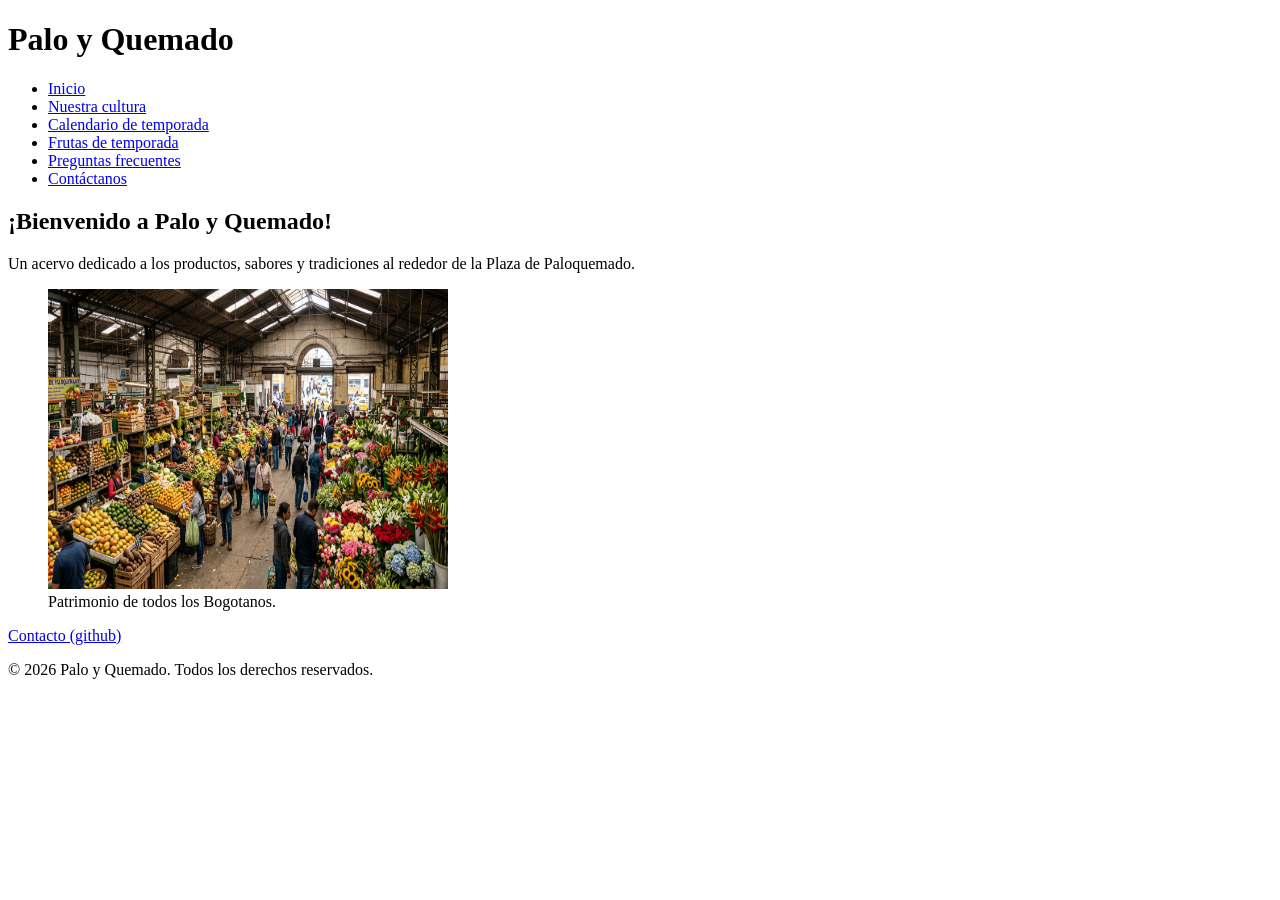
==== index.html @ a76f9c6a "se agrega la etiqueta para CSS" ====
<!-- Archivo principal llamado index.html -->

<!-- Se declara HTML5  -->
<!doctype html>
<!--El lenguaje para la indexación es "es" en la etiqueta -->
<html lang="es">
  <head>
    <!-- 3.1 Documento y <head>: aparece repesentado en buscadores -->
    <meta charset="UTF-8" />
    <meta name="viewport" content="width=device-width, initial-scale=1.0" />
    <title>Palo y Quemado - Acervo de la Plaza de Paloquemado</title>

    <!-- CSS-->
    <link rel="stylesheet" href="/assets/style.css">

    <meta
      name="description"
      content="Acervo de los productos comercializados en la Plaza de Paloquemado en Bogotá. Es nuestra cultura Rola que se sirve en el desayuno, corrientazo y antojo nocturno"
    />
    <meta name="author" content="Alejandro Rojas" />

    <!-- Bloque Open Graph completo-->
    <meta property="og:type" content="website" />
    <meta
      property="og:title"
      content="Palo y Quemado - Acervo de la Plaza de Paloquemado"
    />
    <meta
      property="og:description"
      content="¿Curiosidad por saber de nuestro sabor Rolo? haz click aqui para entrar al Acervo"
    />
    <meta
      property="og:url"
      content="https://alejorjas.github.io/palo_quemado/"
    />
    <meta property="og:site_name" content="Palo y Quemado" />

    <meta
      property="og:image"
      content="https://alejorjas.github.io/palo_quemado/img/og_image_palo_quemado.jpg"
    />
    <meta property="og:image:width" content="1200" />
    <meta property="og:image:height" content="630" />
    <meta
      property="og:image:alt"
      content="Personas comprando frutas de los estantes en la plaza de Paloquemado, Bogotá"
    />

    <meta property="og:locale" content="es_CO" />

    <!-- Favicon con <link rel="icon"> -->
    <link rel="icon" type="image/x-icon" href="img/favicon_palo_quemado.ico" />
  </head>

  <body>
    <header>
      <h1>Palo y Quemado</h1>
      <nav>
        <ul>
          <li><a href="index.html">Inicio</a></li>
          <li><a href="cultura.html">Nuestra cultura</a></li>
          <li><a href="calendario.html">Calendario de temporada</a></li>
          <li><a href="frutas.html">Frutas de temporada</a></li>
          <li><a href="preguntas.html">Preguntas frecuentes</a></li>
          <li><a href="contacto.html">Contáctanos</a></li>
        </ul>
      </nav>
    </header>
    <main>
      <!-- sección de inicio-->
      <section id="inicio">
        <h2>¡Bienvenido a Palo y Quemado!</h2>
        <p>
          Un acervo dedicado a los productos, sabores y tradiciones al rededor
          de la Plaza de Paloquemado.
        </p>
        <figure>
          <img
            src="img/plaza.jpg"
            alt="vista de la plaza de Paloquemado"
            width="400"
            height="300"
          />
          <figcaption>Patrimonio de todos los Bogotanos.</figcaption>
        </figure>
      </section>

    </main>
    <footer>
      <a href="https://github.com/AlejoRjas/">Contacto (github)</a>
      <p>&copy; 2026 Palo y Quemado. Todos los derechos reservados.</p>
    </footer>
  </body>
</html>
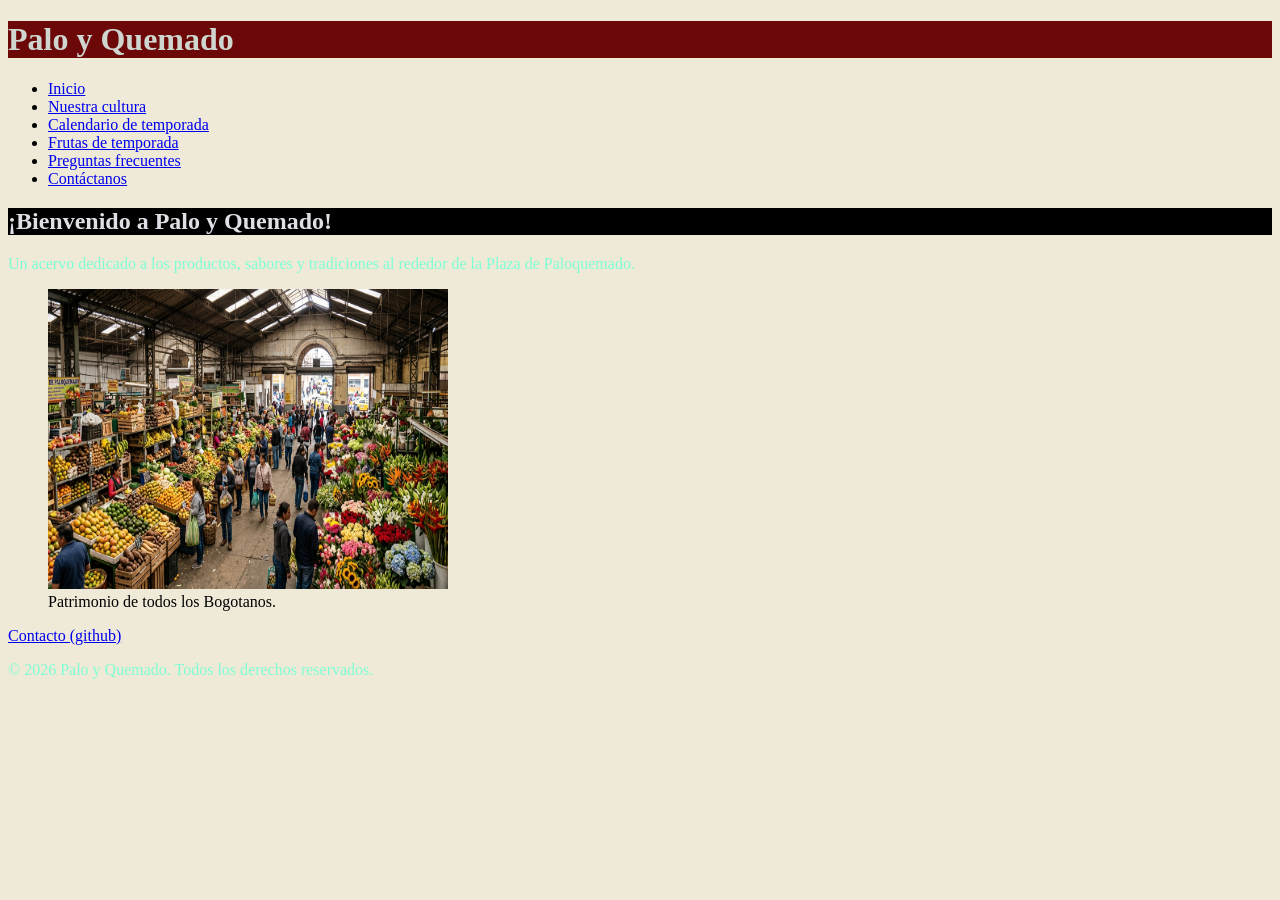
==== commit 080647fc: "creacion carpeta de paginas" ====
--- a/index.html
+++ b/index.html
@@ -11,7 +11,7 @@
     <title>Palo y Quemado - Acervo de la Plaza de Paloquemado</title>
 
     <!-- CSS-->
-    <link rel="stylesheet" href="/assets/style.css">
+    <link rel="stylesheet" href="assets/style.css" />
 
     <meta
       name="description"
@@ -84,7 +84,6 @@
           <figcaption>Patrimonio de todos los Bogotanos.</figcaption>
         </figure>
       </section>
-
     </main>
     <footer>
       <a href="https://github.com/AlejoRjas/">Contacto (github)</a>
@@ -92,3 +91,42 @@
     </footer>
   </body>
 </html>
+
+
+<!-- 
+val 0
+aux 0
+i 0
+
+val 5
+aux 1
+i 1
+
+val 17
+aux 2
+i 2
+
+val 26 
+aux =3
+i =3
+
+val 43
+aux 4
+i 4
+
+val 46
+aux 5
+i 5
+
+val 51
+aux 6
+i 6
+
+
+print 51/ 6
+
+
+
+
+
+-->
--- a/assets/style.css
+++ b/assets/style.css
@@ -0,0 +1,19 @@
+
+h2{
+color : rgb(223, 223, 230);
+background-color: #000000; 
+}
+
+h1{
+color : rgb(207, 214, 207);
+background-color: #6d0808; 
+}
+
+p{
+    color : aquamarine;
+}
+
+body {
+  background-color: #eeead7; 
+}
+
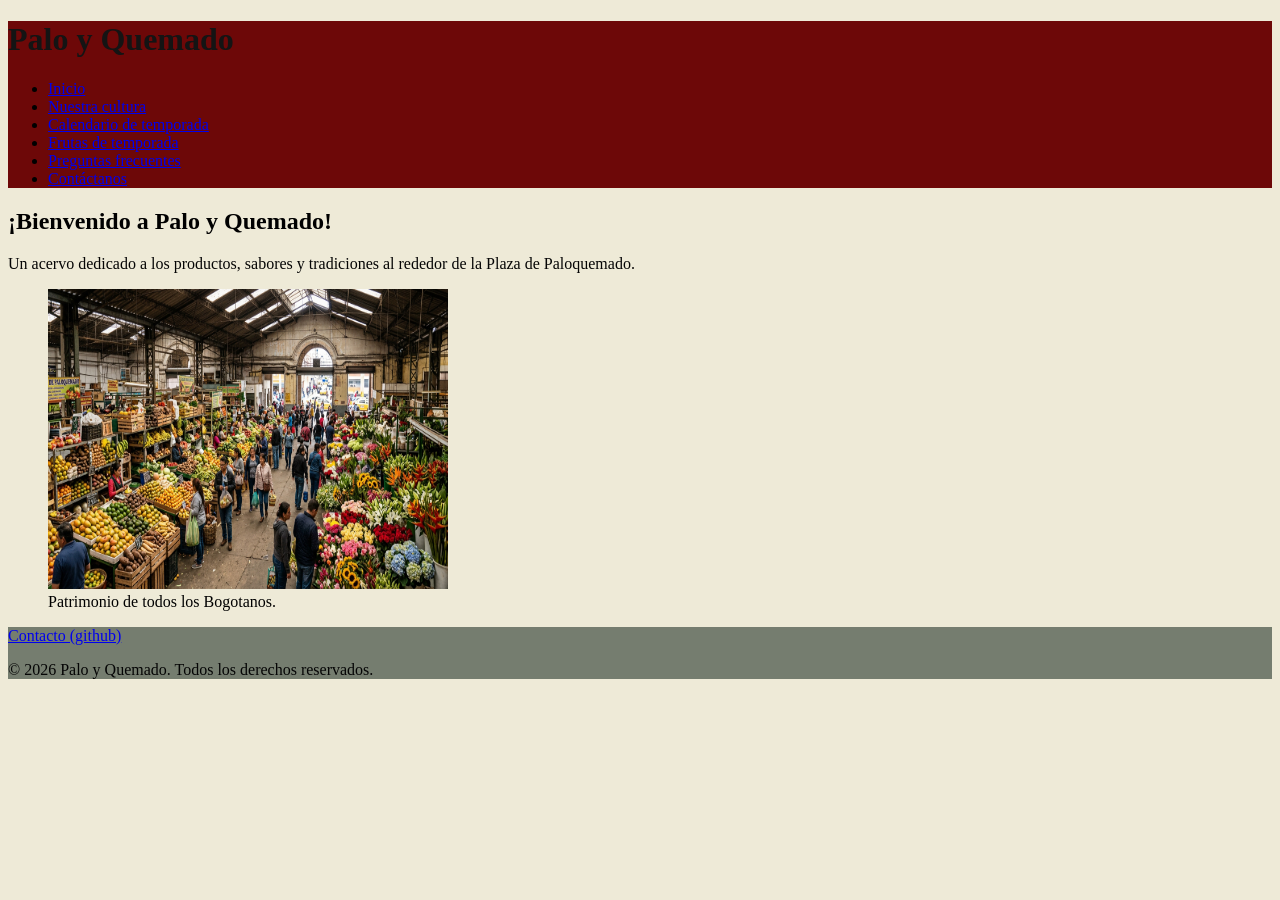
==== commit 66ffd37f: "aplicar sticky al header y otros cambios de color" ====
--- a/index.html
+++ b/index.html
@@ -4,6 +4,7 @@
 <!doctype html>
 <!--El lenguaje para la indexación es "es" en la etiqueta -->
 <html lang="es">
+
   <head>
     <!-- 3.1 Documento y <head>: aparece repesentado en buscadores -->
     <meta charset="UTF-8" />
@@ -21,35 +22,17 @@
 
     <!-- Bloque Open Graph completo-->
     <meta property="og:type" content="website" />
-    <meta
-      property="og:title"
-      content="Palo y Quemado - Acervo de la Plaza de Paloquemado"
-    />
-    <meta
-      property="og:description"
-      content="¿Curiosidad por saber de nuestro sabor Rolo? haz click aqui para entrar al Acervo"
-    />
-    <meta
-      property="og:url"
-      content="https://alejorjas.github.io/palo_quemado/"
-    />
-    <meta property="og:site_name" content="Palo y Quemado" />
-
-    <meta
-      property="og:image"
-      content="https://alejorjas.github.io/palo_quemado/img/og_image_palo_quemado.jpg"
-    />
-    <meta property="og:image:width" content="1200" />
-    <meta property="og:image:height" content="630" />
-    <meta
-      property="og:image:alt"
-      content="Personas comprando frutas de los estantes en la plaza de Paloquemado, Bogotá"
-    />
-
-    <meta property="og:locale" content="es_CO" />
-
+    <meta property="og:title" content="Palo y Quemado - Acervo de la Plaza de Paloquemado"/>
+    <meta property="og:description" content="¿Curiosidad por saber de nuestro sabor Rolo? haz click aqui para entrar al Acervo"/>
+    <meta property="og:url" content="https://alejorjas.github.io/palo_quemado/"/>
+    <meta property="og:site_name" content="Palo y Quemado"/>
+    <meta property="og:image" content="https://alejorjas.github.io/palo_quemado/img/og_image_palo_quemado.jpg"/>
+    <meta property="og:image:width" content="1200"/>
+    <meta property="og:image:height" content="630"/>
+    <meta property="og:image:alt" content="Personas comprando frutas de los estantes en la plaza de Paloquemado, Bogotá"/>
+    <meta property="og:locale" content="es_CO"/>
     <!-- Favicon con <link rel="icon"> -->
-    <link rel="icon" type="image/x-icon" href="img/favicon_palo_quemado.ico" />
+    <link rel="icon" type="image/x-icon" href="img/favicon_palo_quemado.ico"/>
   </head>
 
   <body>
@@ -58,14 +41,15 @@
       <nav>
         <ul>
           <li><a href="index.html">Inicio</a></li>
-          <li><a href="cultura.html">Nuestra cultura</a></li>
-          <li><a href="calendario.html">Calendario de temporada</a></li>
-          <li><a href="frutas.html">Frutas de temporada</a></li>
-          <li><a href="preguntas.html">Preguntas frecuentes</a></li>
-          <li><a href="contacto.html">Contáctanos</a></li>
+          <li><a href="pages/cultura.html">Nuestra cultura</a></li>
+          <li><a href="pages/calendario.html">Calendario de temporada</a></li>
+          <li><a href="pages/frutas.html">Frutas de temporada</a></li>
+          <li><a href="pages/preguntas.html">Preguntas frecuentes</a></li>
+          <li><a href="pages/contacto.html">Contáctanos</a></li>
         </ul>
       </nav>
     </header>
+
     <main>
       <!-- sección de inicio-->
       <section id="inicio">
@@ -85,48 +69,11 @@
         </figure>
       </section>
     </main>
+
     <footer>
       <a href="https://github.com/AlejoRjas/">Contacto (github)</a>
       <p>&copy; 2026 Palo y Quemado. Todos los derechos reservados.</p>
     </footer>
+    
   </body>
 </html>
-
-
-<!-- 
-val 0
-aux 0
-i 0
-
-val 5
-aux 1
-i 1
-
-val 17
-aux 2
-i 2
-
-val 26 
-aux =3
-i =3
-
-val 43
-aux 4
-i 4
-
-val 46
-aux 5
-i 5
-
-val 51
-aux 6
-i 6
-
-
-print 51/ 6
-
-
-
-
-
--->
--- a/assets/style.css
+++ b/assets/style.css
@@ -1,19 +1,26 @@
+header {
+  position: sticky;
+  top: 0;
+  z-index: 100;
+  background-color: #6d0808;
+}
 
 h2{
-color : rgb(223, 223, 230);
-background-color: #000000; 
+  color : rgb(0, 0, 0);
 }
 
 h1{
-color : rgb(207, 214, 207);
-background-color: #6d0808; 
+  color : rgb(20, 20, 20);
 }
 
 p{
-    color : aquamarine;
+  color : rgb(5, 5, 5);
 }
 
 body {
   background-color: #eeead7; 
 }
 
+footer {
+  background-color: #757d6f;
+}
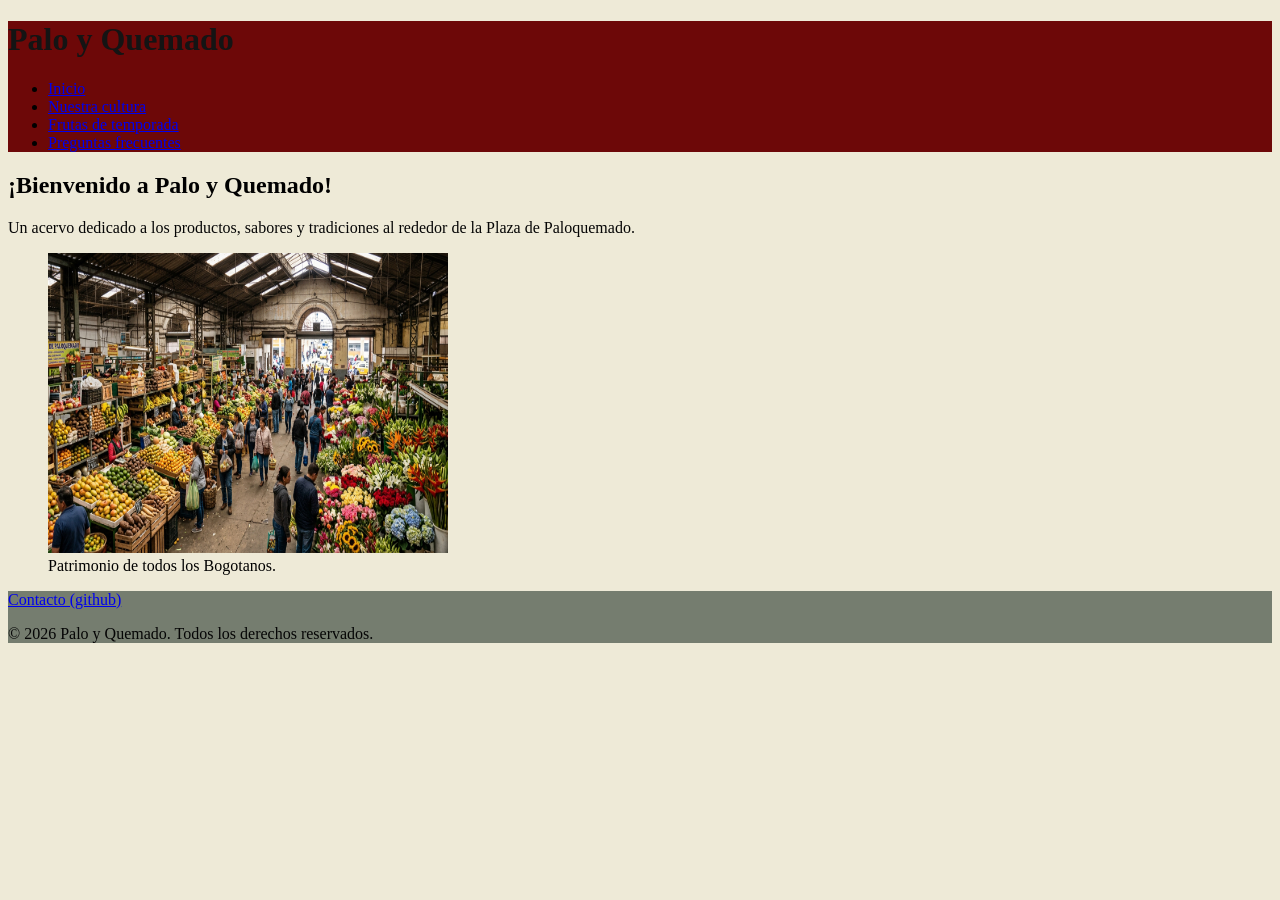
==== commit ad1df619: "cambio de cantidad de paginas" ====
--- a/index.html
+++ b/index.html
@@ -42,10 +42,8 @@
         <ul>
           <li><a href="index.html">Inicio</a></li>
           <li><a href="pages/cultura.html">Nuestra cultura</a></li>
-          <li><a href="pages/calendario.html">Calendario de temporada</a></li>
           <li><a href="pages/frutas.html">Frutas de temporada</a></li>
           <li><a href="pages/preguntas.html">Preguntas frecuentes</a></li>
-          <li><a href="pages/contacto.html">Contáctanos</a></li>
         </ul>
       </nav>
     </header>
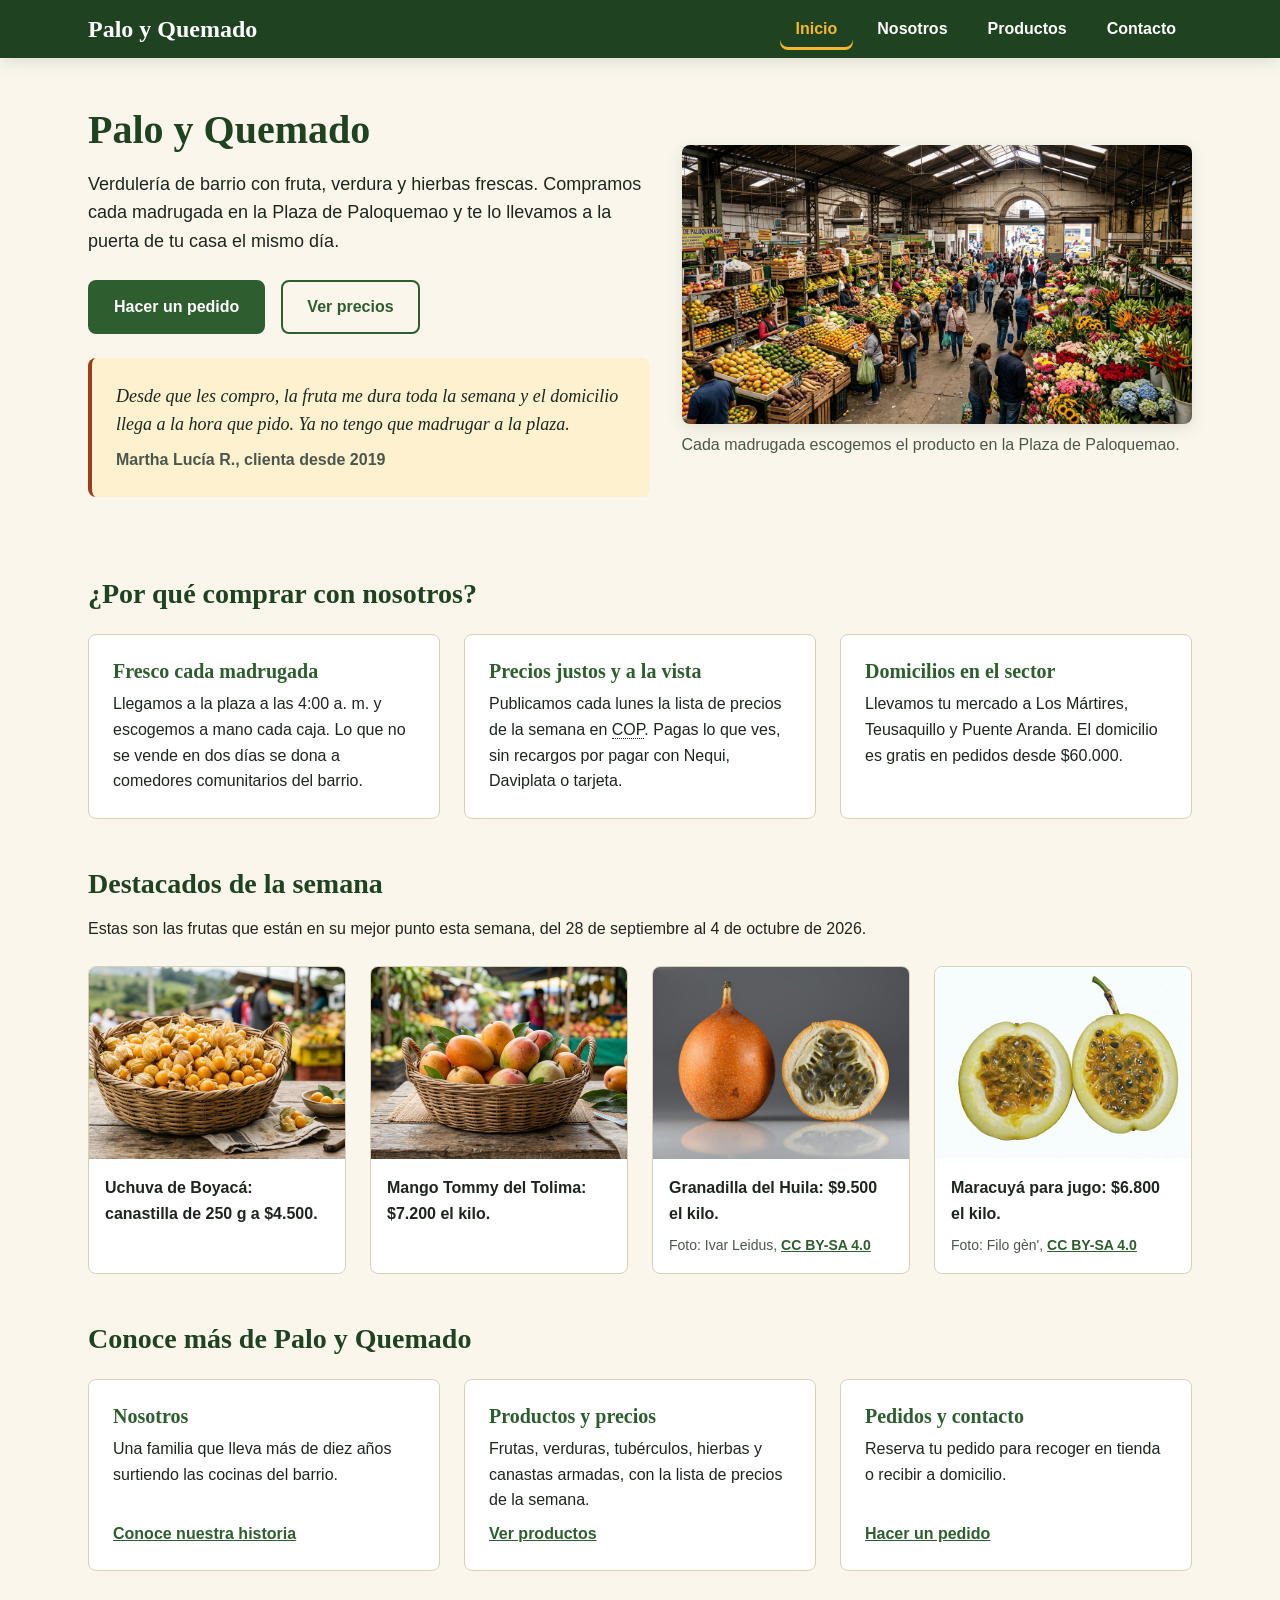
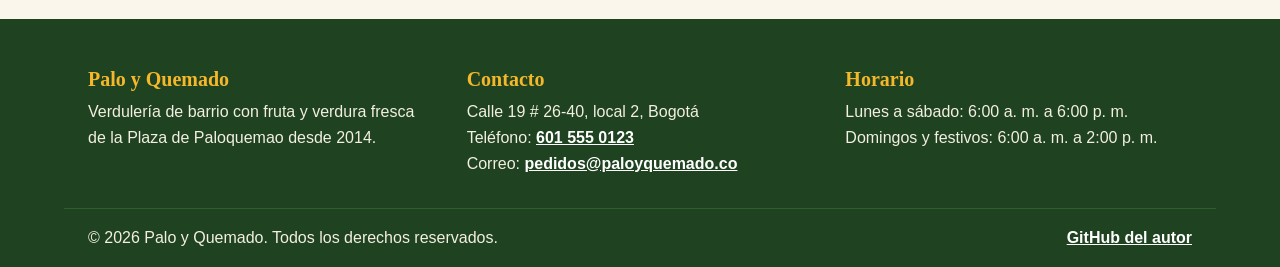
==== commit 94444e97: "Laboratorio 2: sitio de 4 paginas con CSS, Flexbox y Grid - Renombra paginas segun la guia: nosotros" ====
--- a/index.html
+++ b/index.html
@@ -1,77 +1,181 @@
-<!-- Archivo principal llamado index.html -->
+<!doctype html>
+<html lang="es">
+  <head>
+    <meta charset="UTF-8">
+    <meta name="viewport" content="width=device-width, initial-scale=1.0">
+    <title>Inicio | Palo y Quemado, verdulería en Bogotá</title>
+    <meta name="description" content="Palo y Quemado es una verdulería de barrio en Bogotá: fruta, verdura y hierbas frescas compradas cada madrugada en la Plaza de Paloquemao, con precios justos y domicilios en el sector.">
+    <meta name="author" content="Alejandro Rojas">
 
-<!-- Se declara HTML5  -->
-<!doctype html>
-<!--El lenguaje para la indexación es "es" en la etiqueta -->
-<html lang="es">
+    <meta property="og:type" content="website">
+    <meta property="og:title" content="Palo y Quemado, verdulería en Bogotá">
+    <meta property="og:description" content="Fruta y verdura fresca de Paloquemao, con precios justos y domicilios. Haz tu pedido en línea.">
+    <meta property="og:url" content="https://alejorjas.github.io/palo_quemado/">
+    <meta property="og:site_name" content="Palo y Quemado">
+    <meta property="og:image" content="https://alejorjas.github.io/palo_quemado/images/og_image_palo_quemado.jpg">
+    <meta property="og:image:width" content="1424">
+    <meta property="og:image:height" content="752">
+    <meta property="og:image:alt" content="Personas comprando frutas en los estantes de la Plaza de Paloquemao, Bogotá">
+    <meta property="og:locale" content="es_CO">
 
-  <head>
-    <!-- 3.1 Documento y <head>: aparece repesentado en buscadores -->
-    <meta charset="UTF-8" />
-    <meta name="viewport" content="width=device-width, initial-scale=1.0" />
-    <title>Palo y Quemado - Acervo de la Plaza de Paloquemado</title>
-
-    <!-- CSS-->
-    <link rel="stylesheet" href="assets/style.css" />
-
-    <meta
-      name="description"
-      content="Acervo de los productos comercializados en la Plaza de Paloquemado en Bogotá. Es nuestra cultura Rola que se sirve en el desayuno, corrientazo y antojo nocturno"
-    />
-    <meta name="author" content="Alejandro Rojas" />
-
-    <!-- Bloque Open Graph completo-->
-    <meta property="og:type" content="website" />
-    <meta property="og:title" content="Palo y Quemado - Acervo de la Plaza de Paloquemado"/>
-    <meta property="og:description" content="¿Curiosidad por saber de nuestro sabor Rolo? haz click aqui para entrar al Acervo"/>
-    <meta property="og:url" content="https://alejorjas.github.io/palo_quemado/"/>
-    <meta property="og:site_name" content="Palo y Quemado"/>
-    <meta property="og:image" content="https://alejorjas.github.io/palo_quemado/img/og_image_palo_quemado.jpg"/>
-    <meta property="og:image:width" content="1200"/>
-    <meta property="og:image:height" content="630"/>
-    <meta property="og:image:alt" content="Personas comprando frutas de los estantes en la plaza de Paloquemado, Bogotá"/>
-    <meta property="og:locale" content="es_CO"/>
-    <!-- Favicon con <link rel="icon"> -->
-    <link rel="icon" type="image/x-icon" href="img/favicon_palo_quemado.ico"/>
+    <link rel="icon" type="image/x-icon" href="images/favicon_palo_quemado.ico">
+    <link rel="stylesheet" href="css/styles.css">
   </head>
 
   <body>
-    <header>
-      <h1>Palo y Quemado</h1>
-      <nav>
-        <ul>
-          <li><a href="index.html">Inicio</a></li>
-          <li><a href="pages/cultura.html">Nuestra cultura</a></li>
-          <li><a href="pages/frutas.html">Frutas de temporada</a></li>
-          <li><a href="pages/preguntas.html">Preguntas frecuentes</a></li>
-        </ul>
-      </nav>
+    <a class="skip-link" href="#contenido">Saltar al contenido</a>
+
+    <header class="site-header">
+      <div class="site-header__inner">
+        <a class="logo" href="index.html">Palo y Quemado</a>
+        <nav class="nav" aria-label="Menú principal">
+          <ul class="nav__list">
+            <li><a class="nav__link nav__link--active" href="index.html" aria-current="page">Inicio</a></li>
+            <li><a class="nav__link" href="pages/nosotros.html">Nosotros</a></li>
+            <li><a class="nav__link" href="pages/servicios.html">Productos</a></li>
+            <li><a class="nav__link" href="pages/contacto.html">Contacto</a></li>
+          </ul>
+        </nav>
+      </div>
     </header>
 
-    <main>
-      <!-- sección de inicio-->
-      <section id="inicio">
-        <h2>¡Bienvenido a Palo y Quemado!</h2>
+    <main id="contenido">
+      <section class="hero">
+        <div class="hero__content">
+          <h1>Palo y Quemado</h1>
+          <p class="hero__lead">
+            Verdulería de barrio con fruta, verdura y hierbas frescas. Compramos cada madrugada en la
+            Plaza de Paloquemao y te lo llevamos a la puerta de tu casa el mismo día.
+          </p>
+          <div class="button-group">
+            <a class="button" href="pages/contacto.html">Hacer un pedido</a>
+            <a class="button button--secondary" href="pages/servicios.html">Ver precios</a>
+          </div>
+          <figure class="testimonial testimonial--hero">
+            <blockquote>
+              <p>
+                Desde que les compro, la fruta me dura toda la semana y el domicilio llega a la hora
+                que pido. Ya no tengo que madrugar a la plaza.
+              </p>
+            </blockquote>
+            <figcaption>Martha Lucía R., clienta desde <time datetime="2019">2019</time></figcaption>
+          </figure>
+        </div>
+        <figure class="hero__media">
+          <img src="images/plaza.jpg" alt="Puestos de fruta en la Plaza de Paloquemao con clientes comprando" width="704" height="384">
+          <figcaption>Cada madrugada escogemos el producto en la Plaza de Paloquemao.</figcaption>
+        </figure>
+      </section>
+
+      <section class="section">
+        <h2>¿Por qué comprar con nosotros?</h2>
+        <div class="cards">
+          <article class="card">
+            <h3 class="card__title">Fresco cada madrugada</h3>
+            <p>
+              Llegamos a la plaza a las <time datetime="04:00">4:00 a. m.</time> y escogemos a mano cada
+              caja. Lo que no se vende en dos días se dona a comedores comunitarios del barrio.
+            </p>
+          </article>
+          <article class="card">
+            <h3 class="card__title">Precios justos y a la vista</h3>
+            <p>
+              Publicamos cada lunes la lista de precios de la semana en
+              <abbr title="pesos colombianos">COP</abbr>. Pagas lo que ves, sin recargos por pagar con
+              Nequi, Daviplata o tarjeta.
+            </p>
+          </article>
+          <article class="card">
+            <h3 class="card__title">Domicilios en el sector</h3>
+            <p>
+              Llevamos tu mercado a Los Mártires, Teusaquillo y Puente Aranda. El domicilio es gratis en
+              pedidos desde $60.000.
+            </p>
+          </article>
+        </div>
+      </section>
+
+      <section class="section">
+        <h2>Destacados de la semana</h2>
         <p>
-          Un acervo dedicado a los productos, sabores y tradiciones al rededor
-          de la Plaza de Paloquemado.
+          Estas son las frutas que están en su mejor punto esta semana, del
+          <time datetime="2026-09-28">28 de septiembre</time> al
+          <time datetime="2026-10-04">4 de octubre de 2026</time>.
         </p>
-        <figure>
-          <img
-            src="img/plaza.jpg"
-            alt="vista de la plaza de Paloquemado"
-            width="400"
-            height="300"
-          />
-          <figcaption>Patrimonio de todos los Bogotanos.</figcaption>
-        </figure>
+        <div class="gallery">
+          <figure class="gallery__item">
+            <img src="images/uchuvas.jpg" alt="Canasta de uchuvas frescas con su cáscara abierta" width="704" height="384">
+            <figcaption>Uchuva de Boyacá: canastilla de 250 g a $4.500.</figcaption>
+          </figure>
+          <figure class="gallery__item">
+            <img src="images/mangos.jpg" alt="Canasta de mangos maduros" width="704" height="384">
+            <figcaption>Mango Tommy del Tolima: $7.200 el kilo.</figcaption>
+          </figure>
+          <figure class="gallery__item">
+            <img src="images/granadilla.jpg" alt="Granadilla entera junto a otra abierta por la mitad con sus semillas" width="640" height="480">
+            <figcaption>
+              Granadilla del Huila: $9.500 el kilo.
+              <small class="credit">Foto: Ivar Leidus, <a href="https://creativecommons.org/licenses/by-sa/4.0/deed.es">CC BY-SA 4.0</a></small>
+            </figcaption>
+          </figure>
+          <figure class="gallery__item">
+            <img src="images/maracuya.jpg" alt="Maracuyá partido en dos mitades con la pulpa amarilla a la vista" width="640" height="480">
+            <figcaption>
+              Maracuyá para jugo: $6.800 el kilo.
+              <small class="credit">Foto: Filo gèn', <a href="https://creativecommons.org/licenses/by-sa/4.0/deed.es">CC BY-SA 4.0</a></small>
+            </figcaption>
+          </figure>
+        </div>
+      </section>
+
+      <section class="section">
+        <h2>Conoce más de Palo y Quemado</h2>
+        <div class="cards">
+          <article class="card">
+            <h3 class="card__title">Nosotros</h3>
+            <p>Una familia que lleva más de diez años surtiendo las cocinas del barrio.</p>
+            <a class="card__link" href="pages/nosotros.html">Conoce nuestra historia</a>
+          </article>
+          <article class="card">
+            <h3 class="card__title">Productos y precios</h3>
+            <p>Frutas, verduras, tubérculos, hierbas y canastas armadas, con la lista de precios de la semana.</p>
+            <a class="card__link" href="pages/servicios.html">Ver productos</a>
+          </article>
+          <article class="card">
+            <h3 class="card__title">Pedidos y contacto</h3>
+            <p>Reserva tu pedido para recoger en tienda o recibir a domicilio.</p>
+            <a class="card__link" href="pages/contacto.html">Hacer un pedido</a>
+          </article>
+        </div>
       </section>
     </main>
 
-    <footer>
-      <a href="https://github.com/AlejoRjas/">Contacto (github)</a>
-      <p>&copy; 2026 Palo y Quemado. Todos los derechos reservados.</p>
+    <footer class="site-footer">
+      <div class="site-footer__grid">
+        <div class="site-footer__col">
+          <h2 class="site-footer__title">Palo y Quemado</h2>
+          <p>Verdulería de barrio con fruta y verdura fresca de la Plaza de Paloquemao desde <time datetime="2014">2014</time>.</p>
+        </div>
+        <div class="site-footer__col">
+          <h2 class="site-footer__title">Contacto</h2>
+          <address>
+            Calle 19 # 26-40, local 2, Bogotá<br>
+            Teléfono: <a href="tel:+576015550123">601 555 0123</a><br>
+            Correo: <a href="mailto:pedidos@paloyquemado.co">pedidos@paloyquemado.co</a>
+          </address>
+        </div>
+        <div class="site-footer__col">
+          <h2 class="site-footer__title">Horario</h2>
+          <ul class="site-footer__list">
+            <li>Lunes a sábado: <time datetime="06:00">6:00 a. m.</time> a <time datetime="18:00">6:00 p. m.</time></li>
+            <li>Domingos y festivos: <time datetime="06:00">6:00 a. m.</time> a <time datetime="14:00">2:00 p. m.</time></li>
+          </ul>
+        </div>
+      </div>
+      <div class="site-footer__bottom">
+        <p>&copy; <time datetime="2026">2026</time> Palo y Quemado. Todos los derechos reservados.</p>
+        <a href="https://github.com/AlejoRjas/">GitHub del autor</a>
+      </div>
     </footer>
-    
   </body>
 </html>
--- a/css/styles.css
+++ b/css/styles.css
@@ -0,0 +1,834 @@
+/* ==========================================================================
+   Palo y Quemado - hoja de estilos principal (Laboratorio 2)
+   Orden: 1. Variables, 2. Reset, 3. Base, 4. Layout, 5. Componentes,
+   6. Responsive.
+   Nota de validacion: el validador CSS del W3C muestra advertencias
+   (no errores) en cada uso de var(), porque no comprueba las variables
+   de forma estatica. Se mantienen porque la guia exige la paleta en :root.
+   ========================================================================== */
+
+
+/* ==========================================================================
+   1. VARIABLES
+   ========================================================================== */
+
+:root {
+  /* Paleta: contraste calculado con la formula WCAG que usa WebAIM */
+  --color-primario: #2e5e2f;
+  --color-primario-oscuro: #1f4221;
+  --color-secundario: #9c3d1c;
+  --color-acento: #f4b82a;
+  --color-acento-suave: #fdf1d0;
+  --color-texto: #1d261d;
+  --color-texto-suave: #4b574b;
+  --color-fondo: #faf6ec;
+  --color-superficie: #ffffff;
+  --color-borde: #d8cfbb;
+  --color-claro: #ffffff;
+  --color-claro-suave: #f3efe2;
+
+  /* Tipografia: maximo 2 familias */
+  --font-titulos: Georgia, "Times New Roman", serif;
+  --font-texto: "Segoe UI", Roboto, "Helvetica Neue", Arial, sans-serif;
+  --texto-base: 1rem;
+  --interlineado: 1.6;
+  --h1: 2.5rem;
+  --h2: 1.75rem;
+  --h3: 1.25rem;
+
+  /* Espaciados y medidas */
+  --esp-xs: 0.5rem;
+  --esp-s: 1rem;
+  --esp-m: 1.5rem;
+  --esp-l: 2rem;
+  --esp-xl: 3rem;
+  --radio: 0.5rem;
+  --ancho-max: 72rem;
+  --sombra: 0 0.25rem 1rem rgba(31, 66, 33, 0.12);
+}
+
+
+/* ==========================================================================
+   2. RESET / NORMALIZACION
+   ========================================================================== */
+
+*,
+*::before,
+*::after {
+  box-sizing: border-box;
+}
+
+body,
+h1,
+h2,
+h3,
+p,
+figure,
+blockquote,
+dl,
+dd,
+ol,
+ul {
+  margin: 0;
+}
+
+img {
+  display: block;
+  max-width: 100%;
+  height: auto;
+}
+
+input,
+select,
+textarea,
+button {
+  font: inherit;
+}
+
+
+/* ==========================================================================
+   3. ESTILOS BASE
+   ========================================================================== */
+
+html {
+  font-size: 100%;
+}
+
+body {
+  background-color: var(--color-fondo);
+  color: var(--color-texto);
+  font-family: var(--font-texto);
+  font-size: var(--texto-base);
+  line-height: var(--interlineado);
+}
+
+h1,
+h2,
+h3 {
+  font-family: var(--font-titulos);
+  line-height: 1.2;
+  margin-bottom: var(--esp-s);
+}
+
+h1 {
+  font-size: var(--h1);
+  color: var(--color-primario-oscuro);
+}
+
+h2 {
+  font-size: var(--h2);
+  color: var(--color-primario-oscuro);
+}
+
+h3 {
+  font-size: var(--h3);
+  color: var(--color-primario);
+}
+
+p {
+  margin-bottom: var(--esp-s);
+}
+
+p:last-child {
+  margin-bottom: 0;
+}
+
+a {
+  color: var(--color-primario);
+  font-weight: 600;
+}
+
+a:hover {
+  color: var(--color-secundario);
+}
+
+a:focus {
+  color: var(--color-secundario);
+  outline: 3px solid var(--color-secundario);
+  outline-offset: 2px;
+}
+
+button:focus,
+input:focus,
+select:focus,
+textarea:focus,
+summary:focus {
+  outline: 3px solid var(--color-secundario);
+  outline-offset: 2px;
+}
+
+abbr[title] {
+  text-decoration: none;
+  border-bottom: 1px dotted currentColor;
+  cursor: help;
+}
+
+address {
+  font-style: normal;
+}
+
+
+/* ==========================================================================
+   4. LAYOUT GENERAL
+   ========================================================================== */
+
+/* Header: Flexbox (logo a un lado, menu al otro) */
+.site-header {
+  position: sticky;
+  top: 0;
+  z-index: 10;
+  background-color: var(--color-primario-oscuro);
+  box-shadow: var(--sombra);
+}
+
+.site-header__inner {
+  display: flex;
+  flex-wrap: wrap;
+  justify-content: space-between;
+  align-items: center;
+  gap: var(--esp-xs) var(--esp-m);
+  max-width: var(--ancho-max);
+  margin: 0 auto;
+  padding: var(--esp-xs) var(--esp-m);
+}
+
+.site-header a:focus {
+  outline-color: var(--color-acento);
+}
+
+/* Contenido principal centrado */
+main {
+  max-width: var(--ancho-max);
+  margin: 0 auto;
+  padding: 0 var(--esp-m);
+}
+
+.section {
+  margin: var(--esp-xl) 0;
+}
+
+.section > h2 + p {
+  max-width: 50rem;
+}
+
+/* Grid: hero de dos columnas (texto | imagen) */
+.hero {
+  display: grid;
+  grid-template-columns: 1.1fr 1fr;
+  align-items: center;
+  gap: var(--esp-l);
+  padding: var(--esp-xl) 0 var(--esp-l);
+}
+
+/* Grid: contenido principal + lateral */
+.section--split,
+.contact-layout {
+  display: grid;
+  grid-template-columns: 2fr 1fr;
+  align-items: start;
+  gap: var(--esp-l);
+}
+
+.contact-layout > .section {
+  margin: var(--esp-l) 0 0;
+}
+
+.page-intro {
+  padding: var(--esp-xl) 0 var(--esp-m);
+  border-bottom: 3px solid var(--color-acento);
+}
+
+/* Footer: Grid de 3 columnas + barra inferior con Flexbox */
+.site-footer {
+  margin-top: var(--esp-xl);
+  background-color: var(--color-primario-oscuro);
+  color: var(--color-claro-suave);
+}
+
+.site-footer__grid {
+  display: grid;
+  grid-template-columns: repeat(3, 1fr);
+  gap: var(--esp-l);
+  max-width: var(--ancho-max);
+  margin: 0 auto;
+  padding: var(--esp-xl) var(--esp-m) var(--esp-l);
+}
+
+.site-footer__title {
+  font-size: var(--h3);
+  color: var(--color-acento);
+  margin-bottom: var(--esp-xs);
+}
+
+.site-footer__list {
+  list-style: none;
+  padding: 0;
+}
+
+.site-footer a {
+  color: var(--color-claro);
+}
+
+.site-footer a:hover {
+  color: var(--color-acento);
+}
+
+.site-footer a:focus {
+  color: var(--color-acento);
+  outline-color: var(--color-acento);
+}
+
+.site-footer__bottom {
+  display: flex;
+  flex-wrap: wrap;
+  justify-content: space-between;
+  align-items: center;
+  gap: var(--esp-xs) var(--esp-m);
+  max-width: var(--ancho-max);
+  margin: 0 auto;
+  padding: var(--esp-s) var(--esp-m);
+  border-top: 1px solid var(--color-primario);
+}
+
+.site-footer__bottom > p {
+  margin-bottom: 0;
+}
+
+
+/* ==========================================================================
+   5. COMPONENTES
+   ========================================================================== */
+
+/* ---------- Enlace para saltar al contenido ---------- */
+.skip-link {
+  display: block;
+  height: 0;
+  overflow: hidden;
+  background-color: var(--color-acento);
+  color: var(--color-texto);
+  text-align: center;
+}
+
+.skip-link:focus {
+  height: auto;
+  padding: calc(var(--esp-xs) * 1.5);
+  color: var(--color-texto);
+}
+
+/* ---------- Logo y navegacion (Flexbox) ---------- */
+.logo {
+  font-family: var(--font-titulos);
+  font-size: 1.5rem;
+  font-weight: 700;
+  color: var(--color-claro);
+  text-decoration: none;
+}
+
+.logo:hover,
+.logo:focus {
+  color: var(--color-acento);
+}
+
+.nav__list {
+  display: flex;
+  flex-wrap: wrap;
+  gap: var(--esp-xs);
+  list-style: none;
+  padding: 0;
+}
+
+.nav__link {
+  display: block;
+  padding: var(--esp-xs) var(--esp-s);
+  border-radius: var(--radio);
+  color: var(--color-claro);
+  text-decoration: none;
+}
+
+.nav__link:hover,
+.nav__link:focus {
+  background-color: var(--color-primario);
+  color: var(--color-claro);
+  text-decoration: underline;
+}
+
+.nav__link--active {
+  color: var(--color-acento);
+  box-shadow: inset 0 -3px 0 var(--color-acento);
+}
+
+/* ---------- Botones (Flexbox en el grupo) ---------- */
+.button-group {
+  display: flex;
+  flex-wrap: wrap;
+  gap: var(--esp-s);
+  margin: var(--esp-m) 0;
+}
+
+.button {
+  display: inline-block;
+  padding: calc(var(--esp-xs) * 1.5) var(--esp-m);
+  border: 2px solid var(--color-primario);
+  border-radius: var(--radio);
+  background-color: var(--color-primario);
+  color: var(--color-claro);
+  font-weight: 700;
+  text-decoration: none;
+  cursor: pointer;
+}
+
+.button:hover,
+.button:focus {
+  border-color: var(--color-primario-oscuro);
+  background-color: var(--color-primario-oscuro);
+  color: var(--color-claro);
+}
+
+.button--secondary {
+  background-color: transparent;
+  color: var(--color-primario);
+}
+
+.button--secondary:hover,
+.button--secondary:focus {
+  background-color: var(--color-acento-suave);
+  color: var(--color-primario-oscuro);
+}
+
+/* ---------- Hero ---------- */
+.hero__lead,
+.page-intro__lead {
+  max-width: 45rem;
+  font-size: 1.125rem;
+}
+
+.hero__media img {
+  width: 100%;
+  border-radius: var(--radio);
+  box-shadow: var(--sombra);
+}
+
+.hero__media figcaption {
+  margin-top: var(--esp-xs);
+  color: var(--color-texto-suave);
+}
+
+/* ---------- Testimonios (blockquote) ---------- */
+.testimonial {
+  padding: var(--esp-m);
+  border-left: 4px solid var(--color-acento);
+  border-radius: var(--radio);
+  background-color: var(--color-superficie);
+}
+
+.testimonial--hero {
+  border-left-color: var(--color-secundario);
+  background-color: var(--color-acento-suave);
+}
+
+.testimonial blockquote {
+  font-family: var(--font-titulos);
+  font-size: 1.125rem;
+  font-style: italic;
+}
+
+.testimonial figcaption {
+  margin-top: var(--esp-xs);
+  color: var(--color-texto-suave);
+  font-weight: 600;
+}
+
+/* ---------- Tarjetas: Grid para la cuadricula, Flexbox dentro ---------- */
+.cards {
+  display: grid;
+  grid-template-columns: repeat(3, 1fr);
+  gap: var(--esp-m);
+  margin-top: var(--esp-m);
+}
+
+.card {
+  display: flex;
+  flex-direction: column;
+  gap: var(--esp-xs);
+  padding: var(--esp-m);
+  border: 1px solid var(--color-borde);
+  border-radius: var(--radio);
+  background-color: var(--color-superficie);
+}
+
+.card:hover {
+  border-color: var(--color-primario);
+  box-shadow: var(--sombra);
+}
+
+.card > p {
+  margin-bottom: 0;
+}
+
+.card__title {
+  margin-bottom: 0;
+}
+
+.card__role {
+  color: var(--color-secundario);
+  font-weight: 700;
+}
+
+.card__link {
+  margin-top: auto;
+}
+
+.card__price {
+  margin-top: auto;
+  color: var(--color-secundario);
+  font-weight: 700;
+}
+
+/* ---------- Galeria de frutas (Grid) ---------- */
+.gallery {
+  display: grid;
+  grid-template-columns: repeat(4, 1fr);
+  gap: var(--esp-m);
+  margin-top: var(--esp-m);
+}
+
+.gallery--three {
+  grid-template-columns: repeat(3, 1fr);
+}
+
+.gallery__item {
+  display: flex;
+  flex-direction: column;
+  overflow: hidden;
+  border: 1px solid var(--color-borde);
+  border-radius: var(--radio);
+  background-color: var(--color-superficie);
+}
+
+.gallery__item img {
+  width: 100%;
+  height: 12rem;
+  object-fit: cover;
+}
+
+.gallery__item figcaption {
+  padding: var(--esp-s);
+  font-weight: 600;
+}
+
+.credit {
+  display: block;
+  margin-top: var(--esp-xs);
+  color: var(--color-texto-suave);
+  font-size: 0.875rem;
+  font-weight: 400;
+}
+
+/* ---------- Aside y listas ---------- */
+.note {
+  padding: var(--esp-m);
+  border-top: 4px solid var(--color-acento);
+  border-radius: var(--radio);
+  background-color: var(--color-acento-suave);
+}
+
+.note ul {
+  padding-left: var(--esp-m);
+}
+
+.note li + li,
+.steps > li + li {
+  margin-top: var(--esp-xs);
+}
+
+.checklist {
+  display: grid;
+  gap: var(--esp-xs);
+  margin-top: var(--esp-s);
+  padding: 0;
+  list-style: none;
+}
+
+.checklist > li {
+  display: flex;
+  gap: var(--esp-xs);
+}
+
+.checklist > li::before {
+  content: "\2713";
+  color: var(--color-primario);
+  font-weight: 700;
+}
+
+.steps {
+  margin-bottom: var(--esp-m);
+  padding-left: var(--esp-m);
+}
+
+/* ---------- Tablas de datos ---------- */
+.table-wrapper {
+  margin-top: var(--esp-m);
+  overflow-x: auto;
+  border: 1px solid var(--color-borde);
+  border-radius: var(--radio);
+  background-color: var(--color-superficie);
+}
+
+.data-table {
+  width: 100%;
+  border-collapse: collapse;
+}
+
+.data-table caption {
+  padding: var(--esp-s);
+  color: var(--color-texto-suave);
+  text-align: left;
+}
+
+.data-table th,
+.data-table td {
+  padding: calc(var(--esp-xs) * 1.25) var(--esp-s);
+  border-bottom: 1px solid var(--color-borde);
+  text-align: left;
+}
+
+.data-table thead th {
+  background-color: var(--color-primario);
+  color: var(--color-claro);
+}
+
+.data-table tbody th {
+  font-weight: 600;
+}
+
+.data-table tbody tr:hover {
+  background-color: var(--color-fondo);
+}
+
+.data-table td:last-child {
+  font-weight: 700;
+}
+
+.data-table .data-table__group {
+  background-color: var(--color-acento-suave);
+  color: var(--color-primario-oscuro);
+  font-family: var(--font-titulos);
+  font-weight: 700;
+}
+
+.data-table tfoot td {
+  border-bottom: 0;
+  background-color: var(--color-fondo);
+  font-weight: 600;
+}
+
+/* ---------- Glosario y horarios (Grid) ---------- */
+.glossary {
+  display: grid;
+  grid-template-columns: 10rem 1fr;
+  gap: var(--esp-xs) var(--esp-m);
+  margin-top: var(--esp-s);
+}
+
+.hours {
+  display: grid;
+  grid-template-columns: 1fr;
+  margin: var(--esp-s) 0 var(--esp-m);
+}
+
+.hours dd + dt {
+  margin-top: var(--esp-xs);
+}
+
+.glossary dt,
+.hours dt {
+  color: var(--color-primario);
+  font-weight: 700;
+}
+
+/* ---------- Bloque de contacto ---------- */
+.contact-info {
+  padding: var(--esp-m);
+  border: 1px solid var(--color-borde);
+  border-radius: var(--radio);
+  background-color: var(--color-superficie);
+}
+
+.contact-info address {
+  margin-bottom: var(--esp-s);
+}
+
+.contact-links {
+  display: flex;
+  flex-direction: column;
+  gap: var(--esp-xs);
+  padding: 0;
+  list-style: none;
+}
+
+/* ---------- Formulario (Flexbox) ---------- */
+.form {
+  display: flex;
+  flex-direction: column;
+  gap: var(--esp-m);
+}
+
+.form__group {
+  display: flex;
+  flex-direction: column;
+  gap: var(--esp-m);
+  padding: var(--esp-m);
+  border: 1px solid var(--color-borde);
+  border-radius: var(--radio);
+  background-color: var(--color-superficie);
+}
+
+.form__group > legend {
+  padding: 0 var(--esp-xs);
+  color: var(--color-primario);
+  font-family: var(--font-titulos);
+  font-size: var(--h3);
+  font-weight: 700;
+}
+
+.form__field {
+  display: flex;
+  flex-direction: column;
+  gap: calc(var(--esp-xs) / 2);
+}
+
+.form__field > label {
+  font-weight: 600;
+}
+
+.form__field input,
+.form__field select,
+.form__field textarea {
+  width: 100%;
+  padding: calc(var(--esp-xs) * 1.25);
+  border: 2px solid var(--color-texto-suave);
+  border-radius: var(--radio);
+  background-color: var(--color-superficie);
+  color: var(--color-texto);
+}
+
+.form__field input:hover,
+.form__field select:hover,
+.form__field textarea:hover {
+  border-color: var(--color-primario);
+}
+
+.form__field textarea {
+  min-height: 8rem;
+  resize: vertical;
+}
+
+.form__hint {
+  color: var(--color-texto-suave);
+}
+
+.form__options {
+  display: flex;
+  flex-direction: column;
+  gap: var(--esp-xs);
+  margin: 0;
+  padding: 0;
+  border: 0;
+}
+
+.form__options > legend {
+  margin-bottom: var(--esp-xs);
+  padding: 0;
+  font-weight: 600;
+}
+
+.form__option {
+  display: flex;
+  align-items: center;
+  gap: var(--esp-xs);
+}
+
+.form__option > input {
+  width: 1.25rem;
+  height: 1.25rem;
+  margin: 0;
+}
+
+/* ---------- Preguntas frecuentes ---------- */
+.faq {
+  border: 1px solid var(--color-borde);
+  border-radius: var(--radio);
+  background-color: var(--color-superficie);
+}
+
+.faq + .faq {
+  margin-top: var(--esp-xs);
+}
+
+.faq summary {
+  padding: var(--esp-s) var(--esp-m);
+  color: var(--color-primario);
+  font-weight: 700;
+  cursor: pointer;
+}
+
+.faq summary:hover,
+.faq summary:focus {
+  background-color: var(--color-acento-suave);
+}
+
+.faq[open] summary {
+  border-bottom: 1px solid var(--color-borde);
+}
+
+.faq p {
+  padding: var(--esp-s) var(--esp-m);
+}
+
+
+/* ==========================================================================
+   6. RESPONSIVE
+   ========================================================================== */
+
+@media (max-width: 64rem) {
+  .cards,
+  .gallery,
+  .gallery--three {
+    grid-template-columns: repeat(2, 1fr);
+  }
+}
+
+@media (max-width: 48rem) {
+  :root {
+    --h1: 2rem;
+    --h2: 1.5rem;
+  }
+
+  .hero,
+  .section--split,
+  .contact-layout,
+  .site-footer__grid {
+    grid-template-columns: 1fr;
+  }
+
+  .hero {
+    padding-top: var(--esp-l);
+  }
+
+  .site-header {
+    position: static;
+  }
+}
+
+@media (max-width: 36rem) {
+  .cards,
+  .gallery,
+  .gallery--three,
+  .glossary {
+    grid-template-columns: 1fr;
+  }
+
+  main {
+    padding: 0 var(--esp-s);
+  }
+}
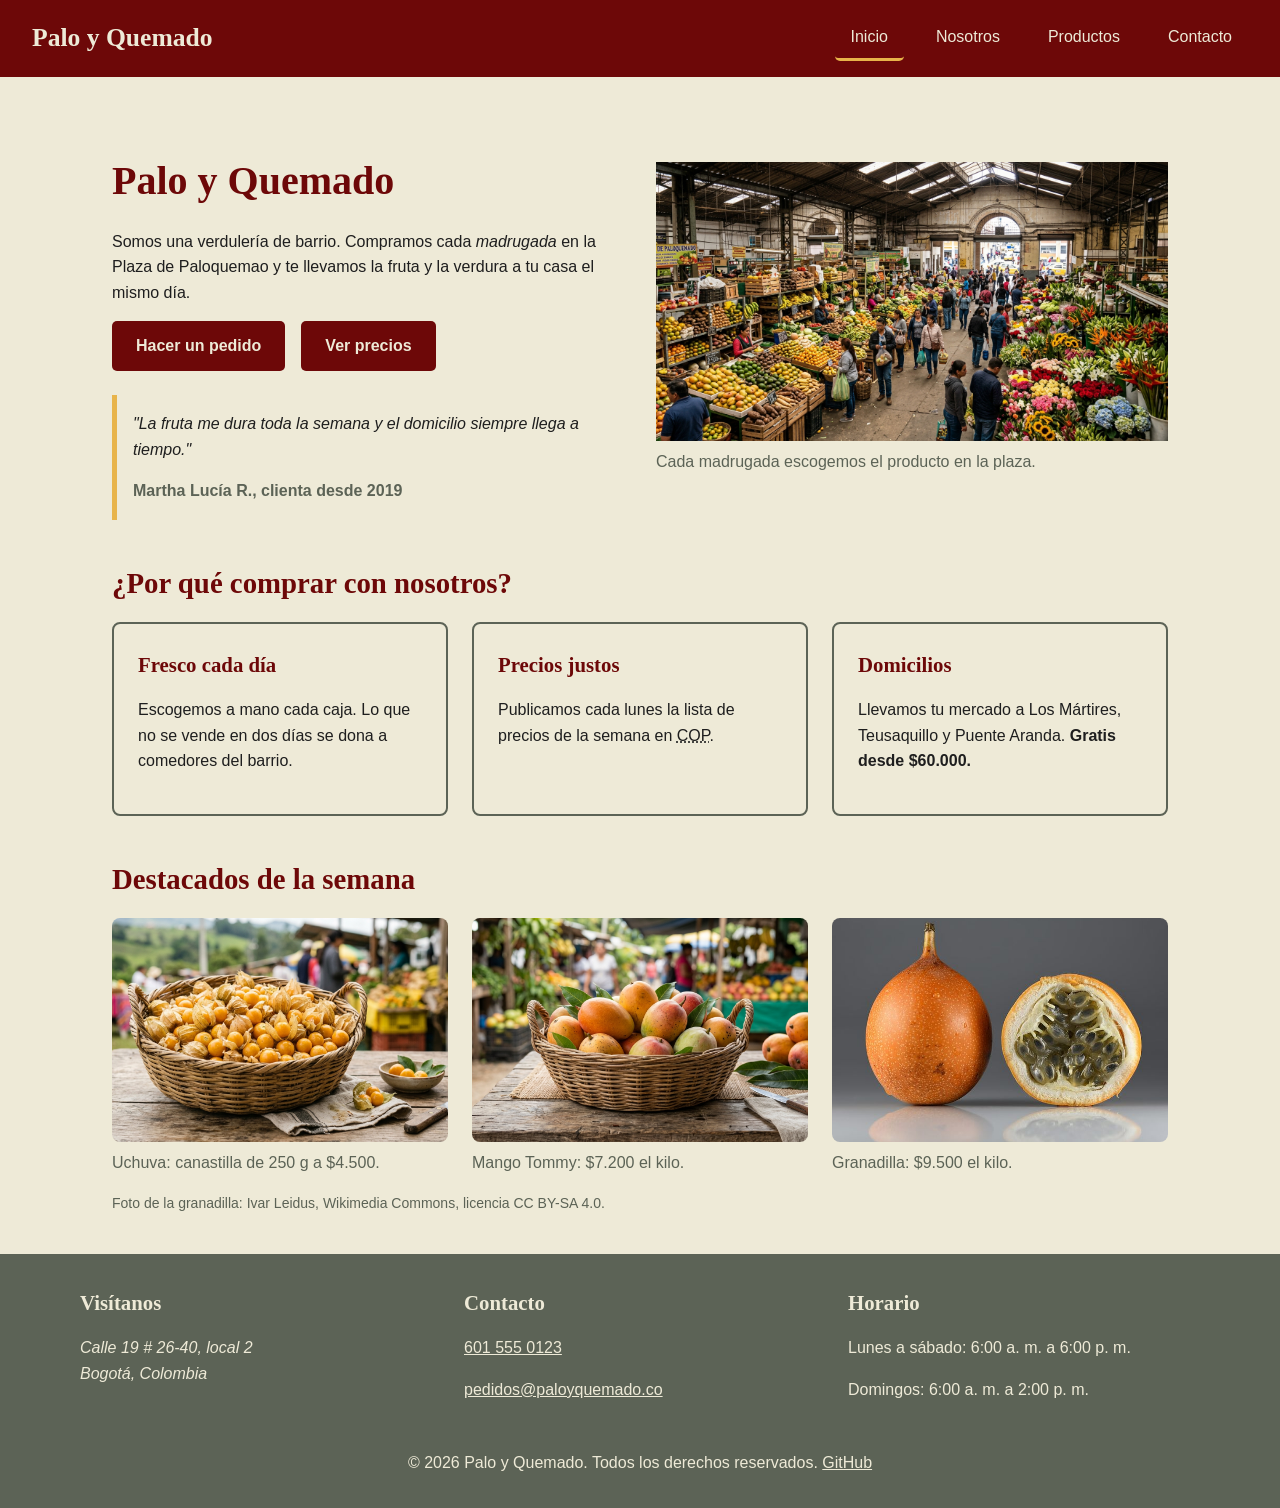
==== commit eb3586d8: "Simplifica HTML y CSS, paleta del lab 1 y wireframe basico Co-Authored-By: Claude Opus 5.5 <noreply@" ====
--- a/index.html
+++ b/index.html
@@ -3,179 +3,121 @@
   <head>
     <meta charset="UTF-8">
     <meta name="viewport" content="width=device-width, initial-scale=1.0">
-    <title>Inicio | Palo y Quemado, verdulería en Bogotá</title>
-    <meta name="description" content="Palo y Quemado es una verdulería de barrio en Bogotá: fruta, verdura y hierbas frescas compradas cada madrugada en la Plaza de Paloquemao, con precios justos y domicilios en el sector.">
+    <title>Palo y Quemado | Verdulería en Bogotá con domicilios</title>
+    <meta name="description" content="Palo y Quemado es una verdulería de barrio en Bogotá con fruta y verdura fresca de la Plaza de Paloquemao, precios justos y domicilios el mismo día. Pide ya.">
     <meta name="author" content="Alejandro Rojas">
-
     <meta property="og:type" content="website">
-    <meta property="og:title" content="Palo y Quemado, verdulería en Bogotá">
-    <meta property="og:description" content="Fruta y verdura fresca de Paloquemao, con precios justos y domicilios. Haz tu pedido en línea.">
+    <meta property="og:title" content="Palo y Quemado | Verdulería en Bogotá">
+    <meta property="og:description" content="Fruta y verdura fresca de Paloquemao, con precios justos y domicilios el mismo día.">
     <meta property="og:url" content="https://alejorjas.github.io/palo_quemado/">
     <meta property="og:site_name" content="Palo y Quemado">
     <meta property="og:image" content="https://alejorjas.github.io/palo_quemado/images/og_image_palo_quemado.jpg">
     <meta property="og:image:width" content="1424">
     <meta property="og:image:height" content="752">
-    <meta property="og:image:alt" content="Personas comprando frutas en los estantes de la Plaza de Paloquemao, Bogotá">
+    <meta property="og:image:alt" content="Personas comprando fruta en la Plaza de Paloquemao, Bogotá">
     <meta property="og:locale" content="es_CO">
-
     <link rel="icon" type="image/x-icon" href="images/favicon_palo_quemado.ico">
     <link rel="stylesheet" href="css/styles.css">
   </head>
 
   <body>
-    <a class="skip-link" href="#contenido">Saltar al contenido</a>
-
-    <header class="site-header">
-      <div class="site-header__inner">
-        <a class="logo" href="index.html">Palo y Quemado</a>
-        <nav class="nav" aria-label="Menú principal">
-          <ul class="nav__list">
-            <li><a class="nav__link nav__link--active" href="index.html" aria-current="page">Inicio</a></li>
-            <li><a class="nav__link" href="pages/nosotros.html">Nosotros</a></li>
-            <li><a class="nav__link" href="pages/servicios.html">Productos</a></li>
-            <li><a class="nav__link" href="pages/contacto.html">Contacto</a></li>
-          </ul>
-        </nav>
-      </div>
+    <header>
+      <a class="logo" href="index.html">Palo y Quemado</a>
+      <nav>
+        <ul class="menu">
+          <li><a class="activo" href="index.html">Inicio</a></li>
+          <li><a href="pages/nosotros.html">Nosotros</a></li>
+          <li><a href="pages/servicios.html">Productos</a></li>
+          <li><a href="pages/contacto.html">Contacto</a></li>
+        </ul>
+      </nav>
     </header>
 
-    <main id="contenido">
+    <main>
+      <!-- ============ Sección: Bienvenida ============ -->
       <section class="hero">
-        <div class="hero__content">
+        <div>
           <h1>Palo y Quemado</h1>
-          <p class="hero__lead">
-            Verdulería de barrio con fruta, verdura y hierbas frescas. Compramos cada madrugada en la
-            Plaza de Paloquemao y te lo llevamos a la puerta de tu casa el mismo día.
+          <p>
+            Somos una verdulería de barrio. Compramos cada <em>madrugada</em> en la Plaza de
+            Paloquemao y te llevamos la fruta y la verdura a tu casa el mismo día.
           </p>
-          <div class="button-group">
-            <a class="button" href="pages/contacto.html">Hacer un pedido</a>
-            <a class="button button--secondary" href="pages/servicios.html">Ver precios</a>
+          <div class="botones">
+            <a class="boton" href="pages/contacto.html">Hacer un pedido</a>
+            <a class="boton" href="pages/servicios.html">Ver precios</a>
           </div>
-          <figure class="testimonial testimonial--hero">
-            <blockquote>
-              <p>
-                Desde que les compro, la fruta me dura toda la semana y el domicilio llega a la hora
-                que pido. Ya no tengo que madrugar a la plaza.
-              </p>
-            </blockquote>
-            <figcaption>Martha Lucía R., clienta desde <time datetime="2019">2019</time></figcaption>
-          </figure>
+          <blockquote cite="pages/nosotros.html">
+            <p>"La fruta me dura toda la semana y el domicilio siempre llega a tiempo."</p>
+            <footer>Martha Lucía R., clienta desde <time datetime="2019">2019</time></footer>
+          </blockquote>
         </div>
-        <figure class="hero__media">
+        <figure>
           <img src="images/plaza.jpg" alt="Puestos de fruta en la Plaza de Paloquemao con clientes comprando" width="704" height="384">
-          <figcaption>Cada madrugada escogemos el producto en la Plaza de Paloquemao.</figcaption>
+          <figcaption>Cada madrugada escogemos el producto en la plaza.</figcaption>
         </figure>
       </section>
 
-      <section class="section">
+      <!-- ============ Sección: Por qué comprarnos ============ -->
+      <section>
         <h2>¿Por qué comprar con nosotros?</h2>
-        <div class="cards">
-          <article class="card">
-            <h3 class="card__title">Fresco cada madrugada</h3>
-            <p>
-              Llegamos a la plaza a las <time datetime="04:00">4:00 a. m.</time> y escogemos a mano cada
-              caja. Lo que no se vende en dos días se dona a comedores comunitarios del barrio.
-            </p>
+        <div class="tarjetas">
+          <article class="tarjeta">
+            <h3>Fresco cada día</h3>
+            <p>Escogemos a mano cada caja. Lo que no se vende en dos días se dona a comedores del barrio.</p>
           </article>
-          <article class="card">
-            <h3 class="card__title">Precios justos y a la vista</h3>
-            <p>
-              Publicamos cada lunes la lista de precios de la semana en
-              <abbr title="pesos colombianos">COP</abbr>. Pagas lo que ves, sin recargos por pagar con
-              Nequi, Daviplata o tarjeta.
-            </p>
+          <article class="tarjeta">
+            <h3>Precios justos</h3>
+            <p>Publicamos cada lunes la lista de precios de la semana en <abbr title="pesos colombianos">COP</abbr>.</p>
           </article>
-          <article class="card">
-            <h3 class="card__title">Domicilios en el sector</h3>
-            <p>
-              Llevamos tu mercado a Los Mártires, Teusaquillo y Puente Aranda. El domicilio es gratis en
-              pedidos desde $60.000.
-            </p>
+          <article class="tarjeta">
+            <h3>Domicilios</h3>
+            <p>Llevamos tu mercado a Los Mártires, Teusaquillo y Puente Aranda. <strong>Gratis desde $60.000.</strong></p>
           </article>
         </div>
       </section>
 
-      <section class="section">
+      <!-- ============ Sección: Destacados ============ -->
+      <section>
         <h2>Destacados de la semana</h2>
-        <p>
-          Estas son las frutas que están en su mejor punto esta semana, del
-          <time datetime="2026-09-28">28 de septiembre</time> al
-          <time datetime="2026-10-04">4 de octubre de 2026</time>.
-        </p>
-        <div class="gallery">
-          <figure class="gallery__item">
-            <img src="images/uchuvas.jpg" alt="Canasta de uchuvas frescas con su cáscara abierta" width="704" height="384">
-            <figcaption>Uchuva de Boyacá: canastilla de 250 g a $4.500.</figcaption>
+        <div class="galeria">
+          <figure>
+            <img src="images/uchuvas.jpg" alt="Canasta de uchuvas frescas" width="704" height="384">
+            <figcaption>Uchuva: canastilla de 250 g a $4.500.</figcaption>
           </figure>
-          <figure class="gallery__item">
+          <figure>
             <img src="images/mangos.jpg" alt="Canasta de mangos maduros" width="704" height="384">
-            <figcaption>Mango Tommy del Tolima: $7.200 el kilo.</figcaption>
+            <figcaption>Mango Tommy: $7.200 el kilo.</figcaption>
           </figure>
-          <figure class="gallery__item">
-            <img src="images/granadilla.jpg" alt="Granadilla entera junto a otra abierta por la mitad con sus semillas" width="640" height="480">
-            <figcaption>
-              Granadilla del Huila: $9.500 el kilo.
-              <small class="credit">Foto: Ivar Leidus, <a href="https://creativecommons.org/licenses/by-sa/4.0/deed.es">CC BY-SA 4.0</a></small>
-            </figcaption>
-          </figure>
-          <figure class="gallery__item">
-            <img src="images/maracuya.jpg" alt="Maracuyá partido en dos mitades con la pulpa amarilla a la vista" width="640" height="480">
-            <figcaption>
-              Maracuyá para jugo: $6.800 el kilo.
-              <small class="credit">Foto: Filo gèn', <a href="https://creativecommons.org/licenses/by-sa/4.0/deed.es">CC BY-SA 4.0</a></small>
-            </figcaption>
+          <figure>
+            <img src="images/granadilla.jpg" alt="Granadilla entera y otra abierta con sus semillas" width="640" height="480">
+            <figcaption>Granadilla: $9.500 el kilo.</figcaption>
           </figure>
         </div>
-      </section>
-
-      <section class="section">
-        <h2>Conoce más de Palo y Quemado</h2>
-        <div class="cards">
-          <article class="card">
-            <h3 class="card__title">Nosotros</h3>
-            <p>Una familia que lleva más de diez años surtiendo las cocinas del barrio.</p>
-            <a class="card__link" href="pages/nosotros.html">Conoce nuestra historia</a>
-          </article>
-          <article class="card">
-            <h3 class="card__title">Productos y precios</h3>
-            <p>Frutas, verduras, tubérculos, hierbas y canastas armadas, con la lista de precios de la semana.</p>
-            <a class="card__link" href="pages/servicios.html">Ver productos</a>
-          </article>
-          <article class="card">
-            <h3 class="card__title">Pedidos y contacto</h3>
-            <p>Reserva tu pedido para recoger en tienda o recibir a domicilio.</p>
-            <a class="card__link" href="pages/contacto.html">Hacer un pedido</a>
-          </article>
-        </div>
+        <p class="creditos">Foto de la granadilla: Ivar Leidus, Wikimedia Commons, licencia CC BY-SA 4.0.</p>
       </section>
     </main>
 
-    <footer class="site-footer">
-      <div class="site-footer__grid">
-        <div class="site-footer__col">
-          <h2 class="site-footer__title">Palo y Quemado</h2>
-          <p>Verdulería de barrio con fruta y verdura fresca de la Plaza de Paloquemao desde <time datetime="2014">2014</time>.</p>
+    <footer>
+      <div class="columnas">
+        <div>
+          <h2>Visítanos</h2>
+          <address>Calle 19 # 26-40, local 2<br>Bogotá, Colombia</address>
         </div>
-        <div class="site-footer__col">
-          <h2 class="site-footer__title">Contacto</h2>
-          <address>
-            Calle 19 # 26-40, local 2, Bogotá<br>
-            Teléfono: <a href="tel:+576015550123">601 555 0123</a><br>
-            Correo: <a href="mailto:pedidos@paloyquemado.co">pedidos@paloyquemado.co</a>
-          </address>
+        <div>
+          <h2>Contacto</h2>
+          <p><a href="tel:+576015550123">601 555 0123</a></p>
+          <p><a href="mailto:pedidos@paloyquemado.co">pedidos@paloyquemado.co</a></p>
         </div>
-        <div class="site-footer__col">
-          <h2 class="site-footer__title">Horario</h2>
-          <ul class="site-footer__list">
-            <li>Lunes a sábado: <time datetime="06:00">6:00 a. m.</time> a <time datetime="18:00">6:00 p. m.</time></li>
-            <li>Domingos y festivos: <time datetime="06:00">6:00 a. m.</time> a <time datetime="14:00">2:00 p. m.</time></li>
-          </ul>
+        <div>
+          <h2>Horario</h2>
+          <p>Lunes a sábado: <time datetime="06:00">6:00 a. m.</time> a <time datetime="18:00">6:00 p. m.</time></p>
+          <p>Domingos: <time datetime="06:00">6:00 a. m.</time> a <time datetime="14:00">2:00 p. m.</time></p>
         </div>
       </div>
-      <div class="site-footer__bottom">
-        <p>&copy; <time datetime="2026">2026</time> Palo y Quemado. Todos los derechos reservados.</p>
-        <a href="https://github.com/AlejoRjas/">GitHub del autor</a>
-      </div>
+      <p class="derechos">
+        &copy; 2026 Palo y Quemado. Todos los derechos reservados.
+        <a href="https://github.com/AlejoRjas/" target="_blank" rel="noopener noreferrer">GitHub</a>
+      </p>
     </footer>
   </body>
 </html>
--- a/css/styles.css
+++ b/css/styles.css
@@ -1,834 +1,389 @@
-/* ==========================================================================
-   Palo y Quemado - hoja de estilos principal (Laboratorio 2)
-   Orden: 1. Variables, 2. Reset, 3. Base, 4. Layout, 5. Componentes,
-   6. Responsive.
-   Nota de validacion: el validador CSS del W3C muestra advertencias
-   (no errores) en cada uso de var(), porque no comprueba las variables
-   de forma estatica. Se mantienen porque la guia exige la paleta en :root.
-   ========================================================================== */
-
-
-/* ==========================================================================
-   1. VARIABLES
-   ========================================================================== */
-
+/* ========== 1. Variables ========== */
 :root {
-  /* Paleta: contraste calculado con la formula WCAG que usa WebAIM */
-  --color-primario: #2e5e2f;
-  --color-primario-oscuro: #1f4221;
-  --color-secundario: #9c3d1c;
-  --color-acento: #f4b82a;
-  --color-acento-suave: #fdf1d0;
-  --color-texto: #1d261d;
-  --color-texto-suave: #4b574b;
-  --color-fondo: #faf6ec;
-  --color-superficie: #ffffff;
-  --color-borde: #d8cfbb;
-  --color-claro: #ffffff;
-  --color-claro-suave: #f3efe2;
-
-  /* Tipografia: maximo 2 familias */
-  --font-titulos: Georgia, "Times New Roman", serif;
-  --font-texto: "Segoe UI", Roboto, "Helvetica Neue", Arial, sans-serif;
-  --texto-base: 1rem;
-  --interlineado: 1.6;
-  --h1: 2.5rem;
-  --h2: 1.75rem;
-  --h3: 1.25rem;
-
-  /* Espaciados y medidas */
-  --esp-xs: 0.5rem;
-  --esp-s: 1rem;
-  --esp-m: 1.5rem;
-  --esp-l: 2rem;
-  --esp-xl: 3rem;
-  --radio: 0.5rem;
-  --ancho-max: 72rem;
-  --sombra: 0 0.25rem 1rem rgba(31, 66, 33, 0.12);
-}
-
-
-/* ==========================================================================
-   2. RESET / NORMALIZACION
-   ========================================================================== */
-
-*,
-*::before,
-*::after {
+  --primario: #6d0808;
+  --secundario: #5c6356;
+  --acento: #e8b44a;
+  --texto: #1e1e1e;
+  --fondo: #eeead7;
+  --fuente-titulos: Georgia, serif;
+  --fuente-texto: Arial, sans-serif;
+  --espacio: 1rem;
+}
+
+/* ========== 2. Reset ========== */
+* {
   box-sizing: border-box;
-}
-
-body,
-h1,
-h2,
-h3,
-p,
-figure,
-blockquote,
-dl,
-dd,
-ol,
-ul {
   margin: 0;
-}
-
-img {
-  display: block;
-  max-width: 100%;
-  height: auto;
-}
-
-input,
-select,
-textarea,
-button {
-  font: inherit;
-}
-
-
-/* ==========================================================================
-   3. ESTILOS BASE
-   ========================================================================== */
-
-html {
-  font-size: 100%;
-}
-
+  padding: 0;
+}
+
+/* ========== 3. Base ========== */
 body {
-  background-color: var(--color-fondo);
-  color: var(--color-texto);
-  font-family: var(--font-texto);
-  font-size: var(--texto-base);
-  line-height: var(--interlineado);
+  background-color: var(--fondo);
+  color: var(--texto);
+  font-family: var(--fuente-texto);
+  font-size: 1rem;
+  line-height: 1.6;
 }
 
 h1,
 h2,
 h3 {
-  font-family: var(--font-titulos);
-  line-height: 1.2;
-  margin-bottom: var(--esp-s);
+  font-family: var(--fuente-titulos);
+  color: var(--primario);
+  margin-bottom: var(--espacio);
 }
 
 h1 {
-  font-size: var(--h1);
-  color: var(--color-primario-oscuro);
+  font-size: 2.5rem;
+  margin-top: 2rem;
 }
 
 h2 {
-  font-size: var(--h2);
-  color: var(--color-primario-oscuro);
+  font-size: 1.8rem;
 }
 
 h3 {
-  font-size: var(--h3);
-  color: var(--color-primario);
-}
-
-p {
-  margin-bottom: var(--esp-s);
-}
-
-p:last-child {
-  margin-bottom: 0;
+  font-size: 1.3rem;
+}
+
+p,
+ul,
+ol {
+  margin-bottom: var(--espacio);
+}
+
+ul,
+ol {
+  padding-left: 1.5rem;
 }
 
 a {
-  color: var(--color-primario);
-  font-weight: 600;
+  color: var(--primario);
 }
 
 a:hover {
-  color: var(--color-secundario);
-}
-
-a:focus {
-  color: var(--color-secundario);
-  outline: 3px solid var(--color-secundario);
-  outline-offset: 2px;
-}
-
+  color: var(--secundario);
+}
+
+a:focus,
 button:focus,
 input:focus,
 select:focus,
 textarea:focus,
 summary:focus {
-  outline: 3px solid var(--color-secundario);
+  outline: 3px solid var(--primario);
   outline-offset: 2px;
 }
 
-abbr[title] {
-  text-decoration: none;
-  border-bottom: 1px dotted currentColor;
-  cursor: help;
-}
-
-address {
-  font-style: normal;
-}
-
-
-/* ==========================================================================
-   4. LAYOUT GENERAL
-   ========================================================================== */
-
-/* Header: Flexbox (logo a un lado, menu al otro) */
-.site-header {
-  position: sticky;
-  top: 0;
-  z-index: 10;
-  background-color: var(--color-primario-oscuro);
-  box-shadow: var(--sombra);
-}
-
-.site-header__inner {
-  display: flex;
-  flex-wrap: wrap;
+img {
+  display: block;
+  max-width: 100%;
+  height: auto;
+}
+
+/* ========== 4. Layout ========== */
+body > header {
+  display: flex;
   justify-content: space-between;
   align-items: center;
-  gap: var(--esp-xs) var(--esp-m);
-  max-width: var(--ancho-max);
+  padding: var(--espacio) 2rem;
+  background-color: var(--primario);
+}
+
+main {
+  max-width: 70rem;
   margin: 0 auto;
-  padding: var(--esp-xs) var(--esp-m);
-}
-
-.site-header a:focus {
-  outline-color: var(--color-acento);
-}
-
-/* Contenido principal centrado */
-main {
-  max-width: var(--ancho-max);
+  padding: 0 2rem;
+}
+
+section {
+  margin: 2.5rem 0;
+}
+
+.hero {
+  display: grid;
+  grid-template-columns: 1fr 1fr;
+  gap: 2rem;
+  align-items: center;
+}
+
+.dos-columnas {
+  display: grid;
+  grid-template-columns: 2fr 1fr;
+  gap: 2rem;
+  align-items: start;
+}
+
+body > footer {
+  padding: 2rem;
+  background-color: var(--secundario);
+  color: var(--fondo);
+}
+
+.columnas {
+  display: grid;
+  grid-template-columns: repeat(3, 1fr);
+  gap: 2rem;
+  max-width: 70rem;
   margin: 0 auto;
-  padding: 0 var(--esp-m);
-}
-
-.section {
-  margin: var(--esp-xl) 0;
-}
-
-.section > h2 + p {
-  max-width: 50rem;
-}
-
-/* Grid: hero de dos columnas (texto | imagen) */
-.hero {
-  display: grid;
-  grid-template-columns: 1.1fr 1fr;
-  align-items: center;
-  gap: var(--esp-l);
-  padding: var(--esp-xl) 0 var(--esp-l);
-}
-
-/* Grid: contenido principal + lateral */
-.section--split,
-.contact-layout {
-  display: grid;
-  grid-template-columns: 2fr 1fr;
-  align-items: start;
-  gap: var(--esp-l);
-}
-
-.contact-layout > .section {
-  margin: var(--esp-l) 0 0;
-}
-
-.page-intro {
-  padding: var(--esp-xl) 0 var(--esp-m);
-  border-bottom: 3px solid var(--color-acento);
-}
-
-/* Footer: Grid de 3 columnas + barra inferior con Flexbox */
-.site-footer {
-  margin-top: var(--esp-xl);
-  background-color: var(--color-primario-oscuro);
-  color: var(--color-claro-suave);
-}
-
-.site-footer__grid {
-  display: grid;
-  grid-template-columns: repeat(3, 1fr);
-  gap: var(--esp-l);
-  max-width: var(--ancho-max);
-  margin: 0 auto;
-  padding: var(--esp-xl) var(--esp-m) var(--esp-l);
-}
-
-.site-footer__title {
-  font-size: var(--h3);
-  color: var(--color-acento);
-  margin-bottom: var(--esp-xs);
-}
-
-.site-footer__list {
-  list-style: none;
-  padding: 0;
-}
-
-.site-footer a {
-  color: var(--color-claro);
-}
-
-.site-footer a:hover {
-  color: var(--color-acento);
-}
-
-.site-footer a:focus {
-  color: var(--color-acento);
-  outline-color: var(--color-acento);
-}
-
-.site-footer__bottom {
-  display: flex;
-  flex-wrap: wrap;
-  justify-content: space-between;
-  align-items: center;
-  gap: var(--esp-xs) var(--esp-m);
-  max-width: var(--ancho-max);
-  margin: 0 auto;
-  padding: var(--esp-s) var(--esp-m);
-  border-top: 1px solid var(--color-primario);
-}
-
-.site-footer__bottom > p {
-  margin-bottom: 0;
-}
-
-
-/* ==========================================================================
-   5. COMPONENTES
-   ========================================================================== */
-
-/* ---------- Enlace para saltar al contenido ---------- */
-.skip-link {
-  display: block;
-  height: 0;
-  overflow: hidden;
-  background-color: var(--color-acento);
-  color: var(--color-texto);
-  text-align: center;
-}
-
-.skip-link:focus {
-  height: auto;
-  padding: calc(var(--esp-xs) * 1.5);
-  color: var(--color-texto);
-}
-
-/* ---------- Logo y navegacion (Flexbox) ---------- */
+}
+
+/* ========== 5. Componentes ========== */
 .logo {
-  font-family: var(--font-titulos);
-  font-size: 1.5rem;
-  font-weight: 700;
-  color: var(--color-claro);
+  color: var(--fondo);
+  font-family: var(--fuente-titulos);
+  font-size: 1.6rem;
+  font-weight: bold;
   text-decoration: none;
 }
 
 .logo:hover,
 .logo:focus {
-  color: var(--color-acento);
-}
-
-.nav__list {
-  display: flex;
-  flex-wrap: wrap;
-  gap: var(--esp-xs);
+  color: var(--acento);
+}
+
+.menu {
+  display: flex;
+  gap: var(--espacio);
   list-style: none;
-  padding: 0;
-}
-
-.nav__link {
+  padding-left: 0;
+  margin-bottom: 0;
+}
+
+.menu a {
   display: block;
-  padding: var(--esp-xs) var(--esp-s);
-  border-radius: var(--radio);
-  color: var(--color-claro);
+  padding: 0.5rem 1rem;
+  border-radius: 5px;
+  color: var(--fondo);
   text-decoration: none;
 }
 
-.nav__link:hover,
-.nav__link:focus {
-  background-color: var(--color-primario);
-  color: var(--color-claro);
-  text-decoration: underline;
-}
-
-.nav__link--active {
-  color: var(--color-acento);
-  box-shadow: inset 0 -3px 0 var(--color-acento);
-}
-
-/* ---------- Botones (Flexbox en el grupo) ---------- */
-.button-group {
-  display: flex;
-  flex-wrap: wrap;
-  gap: var(--esp-s);
-  margin: var(--esp-m) 0;
-}
-
-.button {
+.menu a:hover,
+.menu a:focus {
+  background-color: var(--acento);
+  color: var(--texto);
+}
+
+.menu .activo {
+  border-bottom: 3px solid var(--acento);
+}
+
+.botones {
+  display: flex;
+  gap: var(--espacio);
+  margin-bottom: 1.5rem;
+}
+
+.boton {
   display: inline-block;
-  padding: calc(var(--esp-xs) * 1.5) var(--esp-m);
-  border: 2px solid var(--color-primario);
-  border-radius: var(--radio);
-  background-color: var(--color-primario);
-  color: var(--color-claro);
-  font-weight: 700;
+  padding: 0.75rem 1.5rem;
+  border: none;
+  border-radius: 5px;
+  background-color: var(--primario);
+  color: var(--fondo);
+  font-size: 1rem;
+  font-weight: bold;
   text-decoration: none;
   cursor: pointer;
 }
 
-.button:hover,
-.button:focus {
-  border-color: var(--color-primario-oscuro);
-  background-color: var(--color-primario-oscuro);
-  color: var(--color-claro);
-}
-
-.button--secondary {
-  background-color: transparent;
-  color: var(--color-primario);
-}
-
-.button--secondary:hover,
-.button--secondary:focus {
-  background-color: var(--color-acento-suave);
-  color: var(--color-primario-oscuro);
-}
-
-/* ---------- Hero ---------- */
-.hero__lead,
-.page-intro__lead {
-  max-width: 45rem;
-  font-size: 1.125rem;
-}
-
-.hero__media img {
+.boton:hover,
+.boton:focus {
+  background-color: var(--acento);
+  color: var(--texto);
+}
+
+blockquote {
+  padding: var(--espacio);
+  border-left: 5px solid var(--acento);
+  font-style: italic;
+}
+
+blockquote footer {
+  color: var(--secundario);
+  font-style: normal;
+  font-weight: bold;
+}
+
+figcaption {
+  margin-top: 0.5rem;
+  color: var(--secundario);
+}
+
+.tarjetas {
+  display: grid;
+  grid-template-columns: repeat(3, 1fr);
+  gap: 1.5rem;
+}
+
+.tarjeta {
+  display: flex;
+  flex-direction: column;
+  padding: 1.5rem;
+  border: 2px solid var(--secundario);
+  border-radius: 8px;
+}
+
+.tarjeta:hover {
+  border-color: var(--primario);
+}
+
+.precio {
+  margin-top: auto;
+  color: var(--primario);
+  font-weight: bold;
+}
+
+.galeria {
+  display: grid;
+  grid-template-columns: repeat(3, 1fr);
+  gap: 1.5rem;
+}
+
+.galeria img {
   width: 100%;
-  border-radius: var(--radio);
-  box-shadow: var(--sombra);
-}
-
-.hero__media figcaption {
-  margin-top: var(--esp-xs);
-  color: var(--color-texto-suave);
-}
-
-/* ---------- Testimonios (blockquote) ---------- */
-.testimonial {
-  padding: var(--esp-m);
-  border-left: 4px solid var(--color-acento);
-  border-radius: var(--radio);
-  background-color: var(--color-superficie);
-}
-
-.testimonial--hero {
-  border-left-color: var(--color-secundario);
-  background-color: var(--color-acento-suave);
-}
-
-.testimonial blockquote {
-  font-family: var(--font-titulos);
-  font-size: 1.125rem;
-  font-style: italic;
-}
-
-.testimonial figcaption {
-  margin-top: var(--esp-xs);
-  color: var(--color-texto-suave);
-  font-weight: 600;
-}
-
-/* ---------- Tarjetas: Grid para la cuadricula, Flexbox dentro ---------- */
-.cards {
-  display: grid;
-  grid-template-columns: repeat(3, 1fr);
-  gap: var(--esp-m);
-  margin-top: var(--esp-m);
-}
-
-.card {
-  display: flex;
-  flex-direction: column;
-  gap: var(--esp-xs);
-  padding: var(--esp-m);
-  border: 1px solid var(--color-borde);
-  border-radius: var(--radio);
-  background-color: var(--color-superficie);
-}
-
-.card:hover {
-  border-color: var(--color-primario);
-  box-shadow: var(--sombra);
-}
-
-.card > p {
-  margin-bottom: 0;
-}
-
-.card__title {
-  margin-bottom: 0;
-}
-
-.card__role {
-  color: var(--color-secundario);
-  font-weight: 700;
-}
-
-.card__link {
-  margin-top: auto;
-}
-
-.card__price {
-  margin-top: auto;
-  color: var(--color-secundario);
-  font-weight: 700;
-}
-
-/* ---------- Galeria de frutas (Grid) ---------- */
-.gallery {
-  display: grid;
-  grid-template-columns: repeat(4, 1fr);
-  gap: var(--esp-m);
-  margin-top: var(--esp-m);
-}
-
-.gallery--three {
-  grid-template-columns: repeat(3, 1fr);
-}
-
-.gallery__item {
-  display: flex;
-  flex-direction: column;
-  overflow: hidden;
-  border: 1px solid var(--color-borde);
-  border-radius: var(--radio);
-  background-color: var(--color-superficie);
-}
-
-.gallery__item img {
-  width: 100%;
-  height: 12rem;
+  height: 14rem;
   object-fit: cover;
-}
-
-.gallery__item figcaption {
-  padding: var(--esp-s);
-  font-weight: 600;
-}
-
-.credit {
-  display: block;
-  margin-top: var(--esp-xs);
-  color: var(--color-texto-suave);
+  border-radius: 8px;
+}
+
+.creditos {
+  margin-top: var(--espacio);
+  color: var(--secundario);
   font-size: 0.875rem;
-  font-weight: 400;
-}
-
-/* ---------- Aside y listas ---------- */
-.note {
-  padding: var(--esp-m);
-  border-top: 4px solid var(--color-acento);
-  border-radius: var(--radio);
-  background-color: var(--color-acento-suave);
-}
-
-.note ul {
-  padding-left: var(--esp-m);
-}
-
-.note li + li,
-.steps > li + li {
-  margin-top: var(--esp-xs);
-}
-
-.checklist {
-  display: grid;
-  gap: var(--esp-xs);
-  margin-top: var(--esp-s);
-  padding: 0;
-  list-style: none;
-}
-
-.checklist > li {
-  display: flex;
-  gap: var(--esp-xs);
-}
-
-.checklist > li::before {
-  content: "\2713";
-  color: var(--color-primario);
-  font-weight: 700;
-}
-
-.steps {
-  margin-bottom: var(--esp-m);
-  padding-left: var(--esp-m);
-}
-
-/* ---------- Tablas de datos ---------- */
-.table-wrapper {
-  margin-top: var(--esp-m);
-  overflow-x: auto;
-  border: 1px solid var(--color-borde);
-  border-radius: var(--radio);
-  background-color: var(--color-superficie);
-}
-
-.data-table {
+}
+
+aside {
+  padding: 1.5rem;
+  border-radius: 8px;
+  background-color: var(--acento);
+}
+
+table {
   width: 100%;
   border-collapse: collapse;
 }
 
-.data-table caption {
-  padding: var(--esp-s);
-  color: var(--color-texto-suave);
+caption {
+  margin-bottom: 0.5rem;
+  font-weight: bold;
   text-align: left;
 }
 
-.data-table th,
-.data-table td {
-  padding: calc(var(--esp-xs) * 1.25) var(--esp-s);
-  border-bottom: 1px solid var(--color-borde);
+th,
+td {
+  padding: 0.6rem 1rem;
+  border-bottom: 1px solid var(--secundario);
   text-align: left;
 }
 
-.data-table thead th {
-  background-color: var(--color-primario);
-  color: var(--color-claro);
-}
-
-.data-table tbody th {
-  font-weight: 600;
-}
-
-.data-table tbody tr:hover {
-  background-color: var(--color-fondo);
-}
-
-.data-table td:last-child {
-  font-weight: 700;
-}
-
-.data-table .data-table__group {
-  background-color: var(--color-acento-suave);
-  color: var(--color-primario-oscuro);
-  font-family: var(--font-titulos);
-  font-weight: 700;
-}
-
-.data-table tfoot td {
-  border-bottom: 0;
-  background-color: var(--color-fondo);
-  font-weight: 600;
-}
-
-/* ---------- Glosario y horarios (Grid) ---------- */
-.glossary {
-  display: grid;
-  grid-template-columns: 10rem 1fr;
-  gap: var(--esp-xs) var(--esp-m);
-  margin-top: var(--esp-s);
-}
-
-.hours {
-  display: grid;
-  grid-template-columns: 1fr;
-  margin: var(--esp-s) 0 var(--esp-m);
-}
-
-.hours dd + dt {
-  margin-top: var(--esp-xs);
-}
-
-.glossary dt,
-.hours dt {
-  color: var(--color-primario);
-  font-weight: 700;
-}
-
-/* ---------- Bloque de contacto ---------- */
-.contact-info {
-  padding: var(--esp-m);
-  border: 1px solid var(--color-borde);
-  border-radius: var(--radio);
-  background-color: var(--color-superficie);
-}
-
-.contact-info address {
-  margin-bottom: var(--esp-s);
-}
-
-.contact-links {
+th {
+  background-color: var(--primario);
+  color: var(--fondo);
+}
+
+tbody tr:hover {
+  background-color: var(--acento);
+}
+
+dt {
+  color: var(--primario);
+  font-weight: bold;
+}
+
+dd {
+  margin: 0 0 0.75rem 1.5rem;
+}
+
+form {
   display: flex;
   flex-direction: column;
-  gap: var(--esp-xs);
-  padding: 0;
-  list-style: none;
-}
-
-/* ---------- Formulario (Flexbox) ---------- */
-.form {
+  gap: 1.5rem;
+}
+
+fieldset {
   display: flex;
   flex-direction: column;
-  gap: var(--esp-m);
-}
-
-.form__group {
+  gap: var(--espacio);
+  padding: 1.5rem;
+  border: 2px solid var(--secundario);
+  border-radius: 8px;
+}
+
+legend {
+  padding: 0 0.5rem;
+  color: var(--primario);
+  font-family: var(--fuente-titulos);
+  font-size: 1.2rem;
+  font-weight: bold;
+}
+
+.campo {
   display: flex;
   flex-direction: column;
-  gap: var(--esp-m);
-  padding: var(--esp-m);
-  border: 1px solid var(--color-borde);
-  border-radius: var(--radio);
-  background-color: var(--color-superficie);
-}
-
-.form__group > legend {
-  padding: 0 var(--esp-xs);
-  color: var(--color-primario);
-  font-family: var(--font-titulos);
-  font-size: var(--h3);
-  font-weight: 700;
-}
-
-.form__field {
-  display: flex;
-  flex-direction: column;
-  gap: calc(var(--esp-xs) / 2);
-}
-
-.form__field > label {
-  font-weight: 600;
-}
-
-.form__field input,
-.form__field select,
-.form__field textarea {
-  width: 100%;
-  padding: calc(var(--esp-xs) * 1.25);
-  border: 2px solid var(--color-texto-suave);
-  border-radius: var(--radio);
-  background-color: var(--color-superficie);
-  color: var(--color-texto);
-}
-
-.form__field input:hover,
-.form__field select:hover,
-.form__field textarea:hover {
-  border-color: var(--color-primario);
-}
-
-.form__field textarea {
-  min-height: 8rem;
-  resize: vertical;
-}
-
-.form__hint {
-  color: var(--color-texto-suave);
-}
-
-.form__options {
-  display: flex;
-  flex-direction: column;
-  gap: var(--esp-xs);
-  margin: 0;
-  padding: 0;
-  border: 0;
-}
-
-.form__options > legend {
-  margin-bottom: var(--esp-xs);
-  padding: 0;
-  font-weight: 600;
-}
-
-.form__option {
-  display: flex;
-  align-items: center;
-  gap: var(--esp-xs);
-}
-
-.form__option > input {
-  width: 1.25rem;
-  height: 1.25rem;
-  margin: 0;
-}
-
-/* ---------- Preguntas frecuentes ---------- */
-.faq {
-  border: 1px solid var(--color-borde);
-  border-radius: var(--radio);
-  background-color: var(--color-superficie);
-}
-
-.faq + .faq {
-  margin-top: var(--esp-xs);
-}
-
-.faq summary {
-  padding: var(--esp-s) var(--esp-m);
-  color: var(--color-primario);
-  font-weight: 700;
+  gap: 0.3rem;
+}
+
+label {
+  font-weight: bold;
+}
+
+input,
+select,
+textarea {
+  padding: 0.6rem;
+  border: 2px solid var(--secundario);
+  border-radius: 5px;
+  background-color: var(--fondo);
+  color: var(--texto);
+  font-family: inherit;
+  font-size: 1rem;
+}
+
+form .boton {
+  align-self: flex-start;
+}
+
+details {
+  margin-bottom: 0.75rem;
+  padding: var(--espacio);
+  border: 2px solid var(--secundario);
+  border-radius: 8px;
+}
+
+summary {
+  color: var(--primario);
+  font-weight: bold;
   cursor: pointer;
 }
 
-.faq summary:hover,
-.faq summary:focus {
-  background-color: var(--color-acento-suave);
-}
-
-.faq[open] summary {
-  border-bottom: 1px solid var(--color-borde);
-}
-
-.faq p {
-  padding: var(--esp-s) var(--esp-m);
-}
-
-
-/* ==========================================================================
-   6. RESPONSIVE
-   ========================================================================== */
-
-@media (max-width: 64rem) {
-  .cards,
-  .gallery,
-  .gallery--three {
-    grid-template-columns: repeat(2, 1fr);
-  }
-}
-
-@media (max-width: 48rem) {
-  :root {
-    --h1: 2rem;
-    --h2: 1.5rem;
-  }
-
-  .hero,
-  .section--split,
-  .contact-layout,
-  .site-footer__grid {
-    grid-template-columns: 1fr;
-  }
-
-  .hero {
-    padding-top: var(--esp-l);
-  }
-
-  .site-header {
-    position: static;
-  }
-}
-
-@media (max-width: 36rem) {
-  .cards,
-  .gallery,
-  .gallery--three,
-  .glossary {
-    grid-template-columns: 1fr;
-  }
-
-  main {
-    padding: 0 var(--esp-s);
-  }
-}
+summary:hover {
+  color: var(--secundario);
+}
+
+details p {
+  margin: 0.75rem 0 0;
+}
+
+body > footer h2 {
+  color: var(--fondo);
+  font-size: 1.3rem;
+}
+
+body > footer a {
+  color: var(--fondo);
+}
+
+body > footer a:hover {
+  text-decoration: none;
+}
+
+body > footer a:focus {
+  outline-color: var(--fondo);
+}
+
+.derechos {
+  margin: 2rem 0 0;
+  text-align: center;
+}
